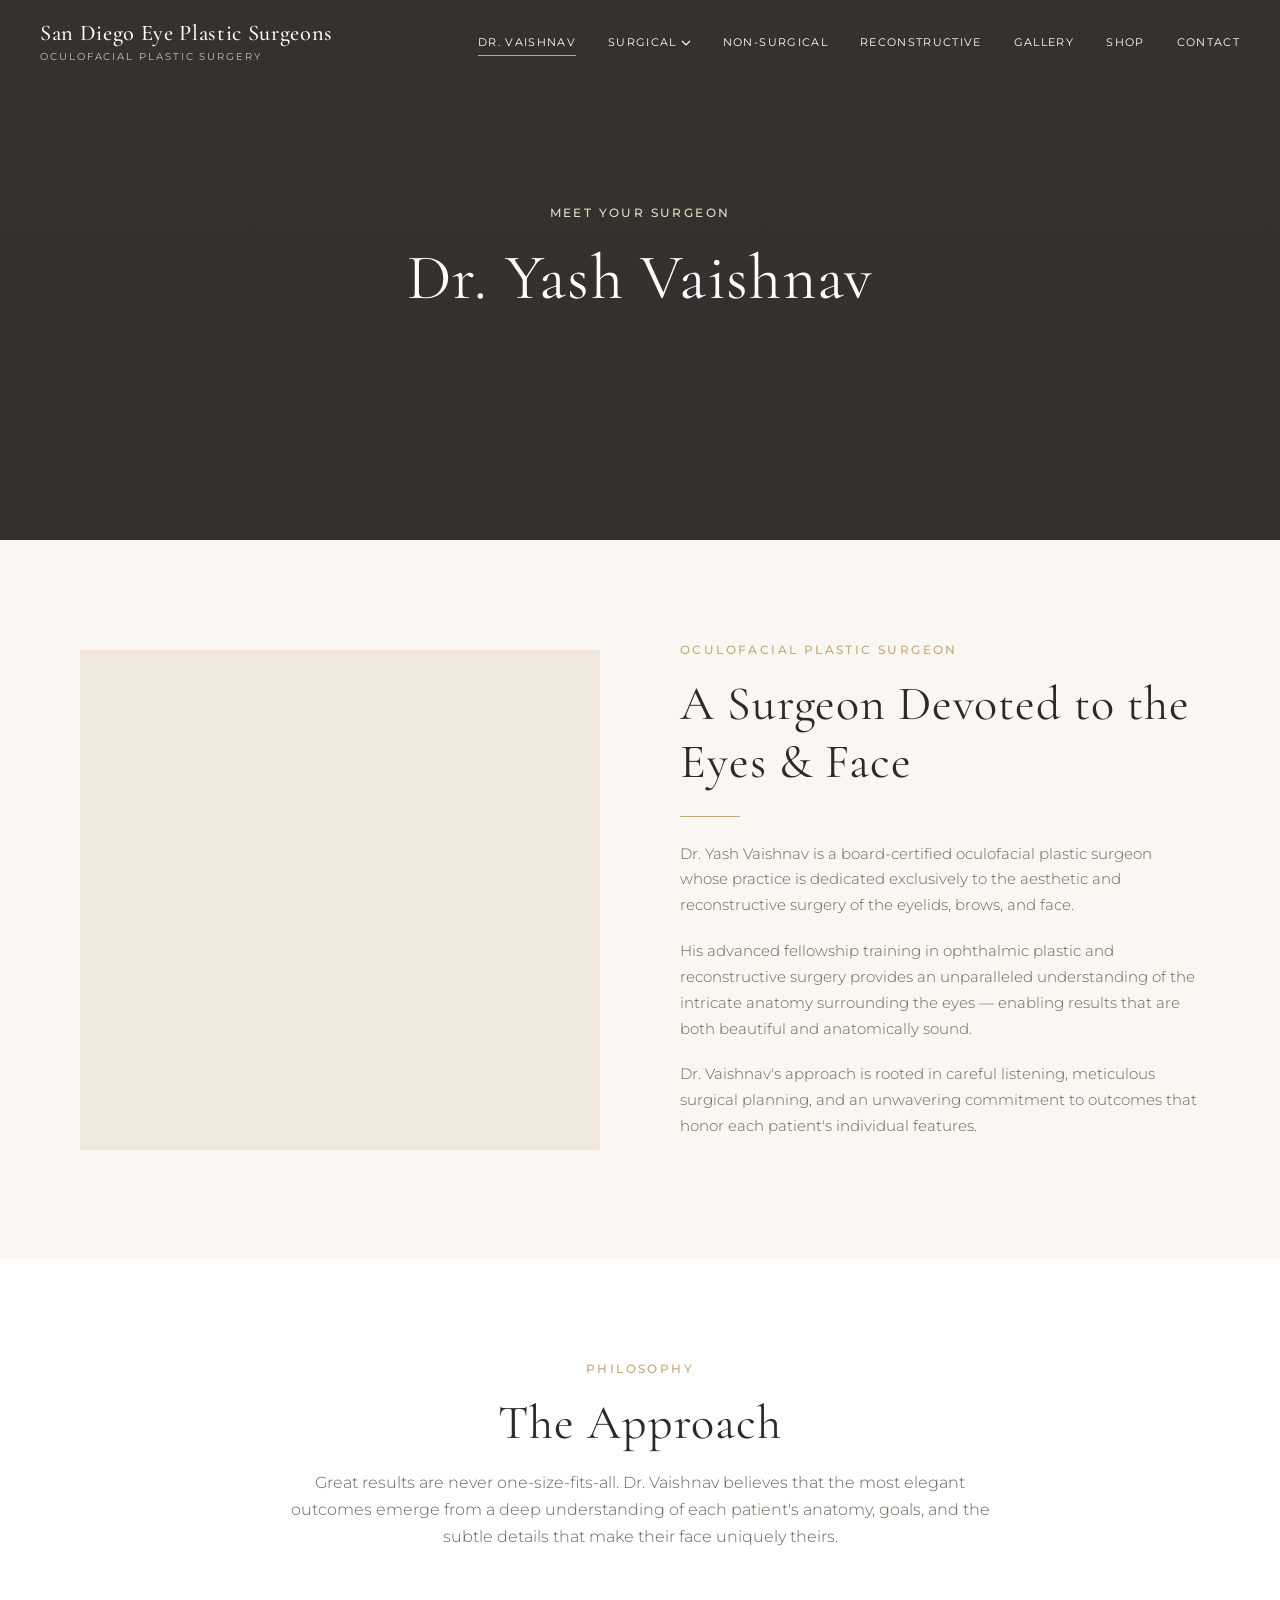
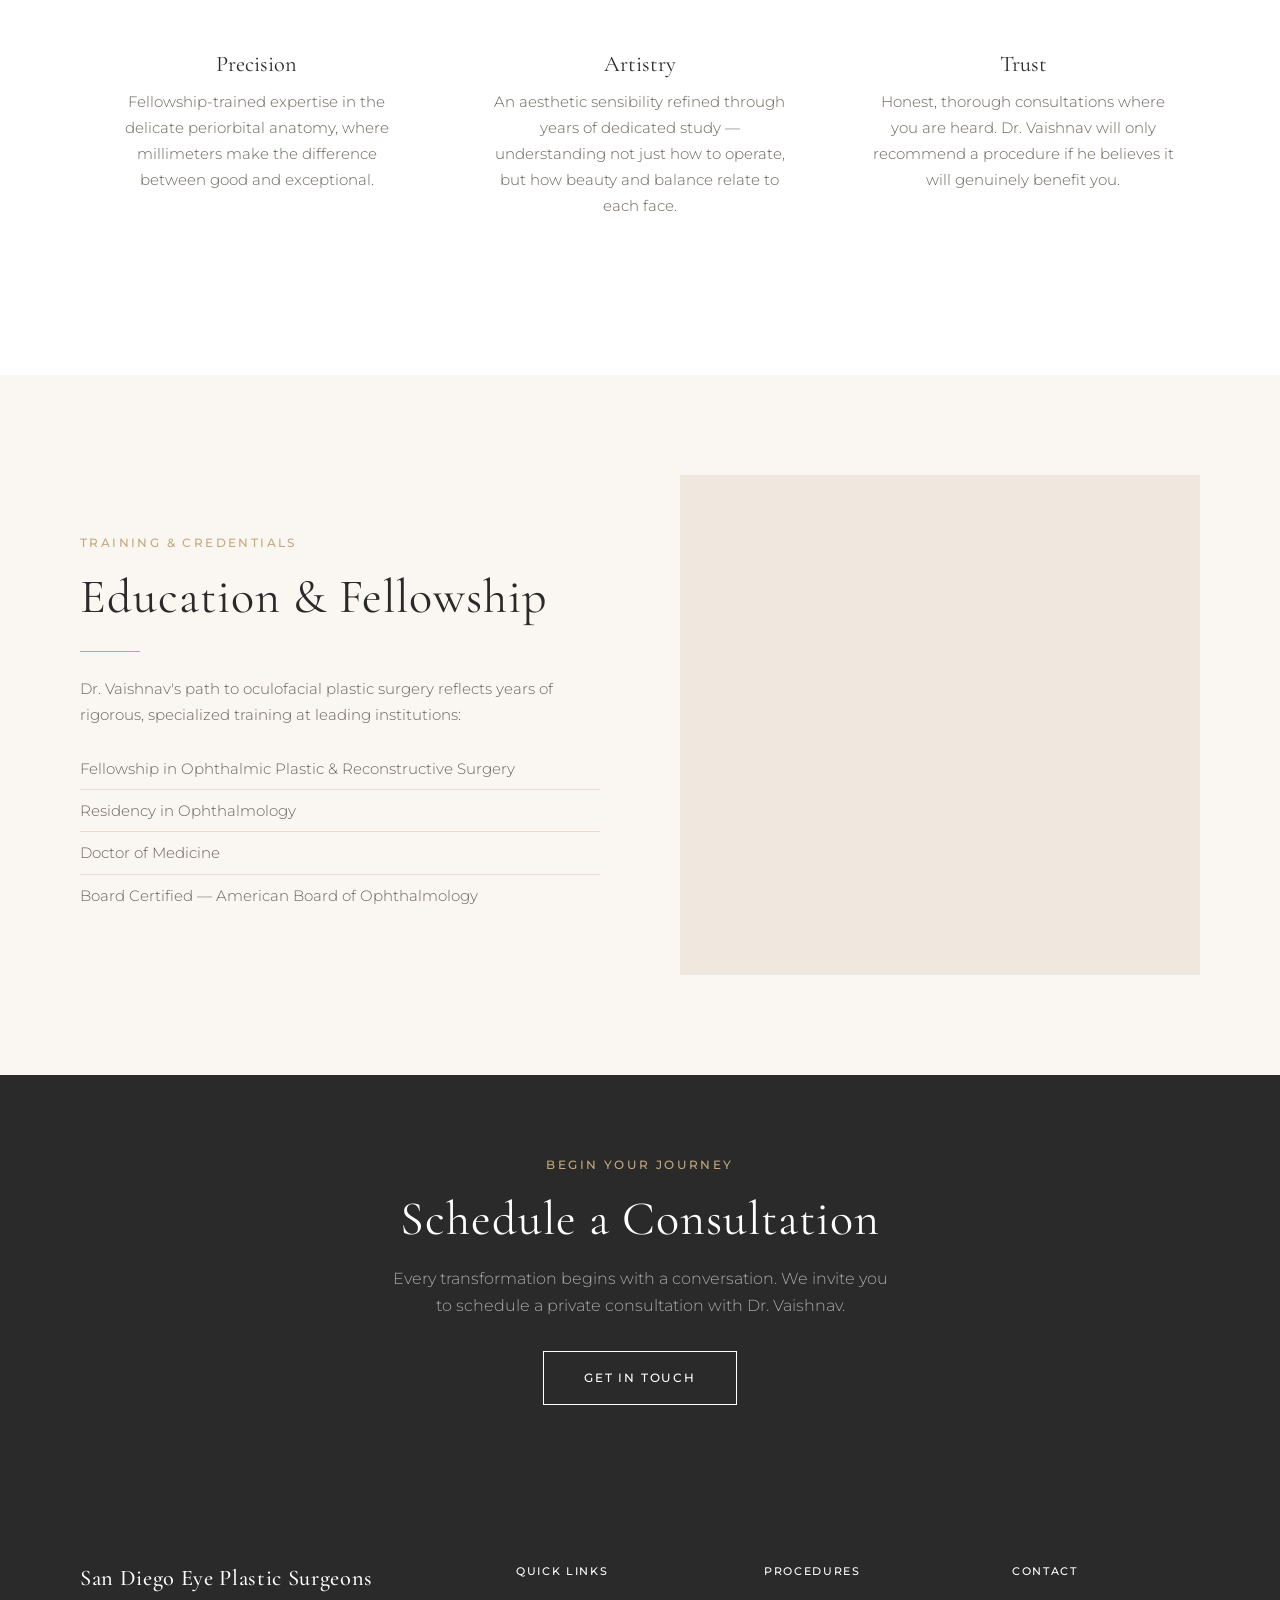
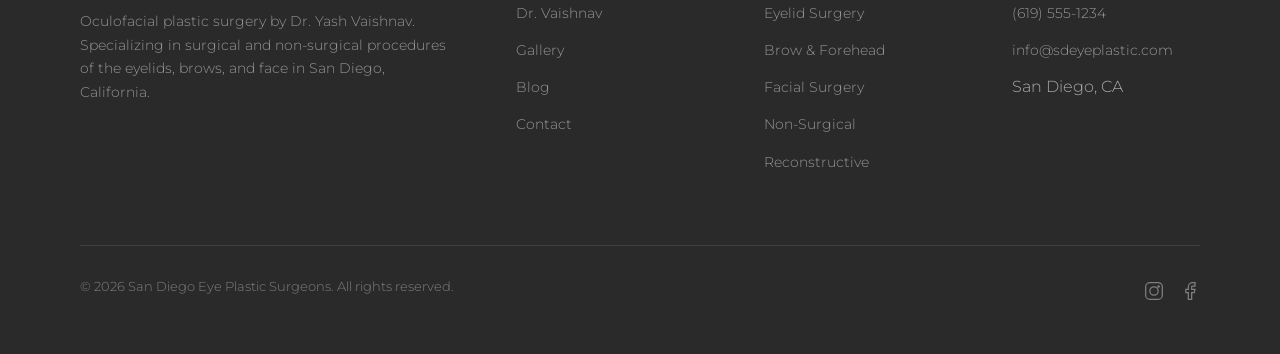
==== about.html @ 983e2d75 "Initial build of San Diego Eye Plastic Surgeons website Multi-page oculofacial plastic surgery pract" ====
<!DOCTYPE html>
<html lang="en">
<head>
  <meta charset="UTF-8">
  <meta name="viewport" content="width=device-width, initial-scale=1.0">
  <title>Dr. Yash Vaishnav | San Diego Eye Plastic Surgeons</title>
  <meta name="description" content="Meet Dr. Yash Vaishnav — board-certified oculofacial plastic surgeon in San Diego specializing in eyelid, brow, and facial surgery.">
  <link rel="preconnect" href="https://fonts.googleapis.com">
  <link rel="preconnect" href="https://fonts.gstatic.com" crossorigin>
  <link href="https://fonts.googleapis.com/css2?family=Cormorant+Garamond:ital,wght@0,300;0,400;0,500;0,600;1,300;1,400&family=Montserrat:wght@200;300;400;500;600&display=swap" rel="stylesheet">
  <link rel="stylesheet" href="css/styles.css">
</head>
<body>

  <!-- Header -->
  <header class="header header--transparent" data-transparent="true">
    <div class="header__inner">
      <a href="index.html" class="header__logo">
        <span class="header__logo-name">San Diego Eye Plastic Surgeons</span>
        <span class="header__logo-tagline">Oculofacial Plastic Surgery</span>
      </a>
      <button class="nav-toggle" aria-label="Toggle navigation">
        <span></span><span></span><span></span>
      </button>
      <nav class="nav">
        <a href="about.html" class="nav__link nav__link--active">Dr. Vaishnav</a>
        <div class="nav__dropdown">
          <a class="nav__link nav__dropdown-trigger">
            Surgical
            <svg viewBox="0 0 10 6" fill="none"><path d="M1 1l4 4 4-4" stroke="currentColor" stroke-width="1.2"/></svg>
          </a>
          <div class="nav__dropdown-menu">
            <a href="eyelid.html">Eyelid</a>
            <a href="eyebrow.html">Eyebrow</a>
            <a href="face.html">Face</a>
          </div>
        </div>
        <a href="non-surgical.html" class="nav__link">Non-Surgical</a>
        <a href="reconstructive.html" class="nav__link">Reconstructive</a>
        <a href="gallery.html" class="nav__link">Gallery</a>
        <a href="shop.html" class="nav__link">Shop</a>
        <a href="contact.html" class="nav__link">Contact</a>
      </nav>
    </div>
  </header>

  <!-- Hero -->
  <section class="hero hero--short">
    <div class="hero__bg" style="background-image: url('images/hero-about.jpg');"></div>
    <div class="hero__overlay"></div>
    <div class="hero__content">
      <span class="subheading">Meet Your Surgeon</span>
      <h1>Dr. Yash Vaishnav</h1>
    </div>
  </section>

  <!-- Bio Section -->
  <section class="section section--cream">
    <div class="container">
      <div class="two-col fade-in">
        <div class="two-col__image" style="background-image: url('images/dr-vaishnav-portrait.jpg');"></div>
        <div class="two-col__content">
          <span class="subheading">Oculofacial Plastic Surgeon</span>
          <h2>A Surgeon Devoted to the Eyes & Face</h2>
          <div class="divider"></div>
          <p>Dr. Yash Vaishnav is a board-certified oculofacial plastic surgeon whose practice is dedicated exclusively to the aesthetic and reconstructive surgery of the eyelids, brows, and face.</p>
          <p>His advanced fellowship training in ophthalmic plastic and reconstructive surgery provides an unparalleled understanding of the intricate anatomy surrounding the eyes — enabling results that are both beautiful and anatomically sound.</p>
          <p>Dr. Vaishnav's approach is rooted in careful listening, meticulous surgical planning, and an unwavering commitment to outcomes that honor each patient's individual features.</p>
        </div>
      </div>
    </div>
  </section>

  <!-- Philosophy -->
  <section class="section section--white">
    <div class="container">
      <div class="section-intro fade-in">
        <span class="subheading">Philosophy</span>
        <h2>The Approach</h2>
        <p>Great results are never one-size-fits-all. Dr. Vaishnav believes that the most elegant outcomes emerge from a deep understanding of each patient's anatomy, goals, and the subtle details that make their face uniquely theirs.</p>
      </div>
      <div class="services-grid" style="grid-template-columns: repeat(3, 1fr);">
        <div class="fade-in" style="text-align: center; padding: 40px 24px;">
          <h3 style="font-size: 1.4rem; margin-bottom: 12px;">Precision</h3>
          <p>Fellowship-trained expertise in the delicate periorbital anatomy, where millimeters make the difference between good and exceptional.</p>
        </div>
        <div class="fade-in" style="text-align: center; padding: 40px 24px;">
          <h3 style="font-size: 1.4rem; margin-bottom: 12px;">Artistry</h3>
          <p>An aesthetic sensibility refined through years of dedicated study — understanding not just how to operate, but how beauty and balance relate to each face.</p>
        </div>
        <div class="fade-in" style="text-align: center; padding: 40px 24px;">
          <h3 style="font-size: 1.4rem; margin-bottom: 12px;">Trust</h3>
          <p>Honest, thorough consultations where you are heard. Dr. Vaishnav will only recommend a procedure if he believes it will genuinely benefit you.</p>
        </div>
      </div>
    </div>
  </section>

  <!-- Training & Credentials -->
  <section class="section section--cream">
    <div class="container">
      <div class="two-col two-col--reverse fade-in">
        <div class="two-col__image" style="background-image: url('images/dr-vaishnav-training.jpg');"></div>
        <div class="two-col__content">
          <span class="subheading">Training & Credentials</span>
          <h2>Education & Fellowship</h2>
          <div class="divider"></div>
          <p>Dr. Vaishnav's path to oculofacial plastic surgery reflects years of rigorous, specialized training at leading institutions:</p>
          <ul style="color: var(--warm-gray); font-size: 0.95rem; line-height: 2.2; padding-left: 0;">
            <li style="list-style: none; padding: 4px 0; border-bottom: 1px solid var(--border);">Fellowship in Ophthalmic Plastic & Reconstructive Surgery</li>
            <li style="list-style: none; padding: 4px 0; border-bottom: 1px solid var(--border);">Residency in Ophthalmology</li>
            <li style="list-style: none; padding: 4px 0; border-bottom: 1px solid var(--border);">Doctor of Medicine</li>
            <li style="list-style: none; padding: 4px 0;">Board Certified — American Board of Ophthalmology</li>
          </ul>
        </div>
      </div>
    </div>
  </section>

  <!-- CTA -->
  <section class="cta-banner">
    <div class="container">
      <div class="fade-in">
        <span class="subheading" style="color: var(--gold);">Begin Your Journey</span>
        <h2>Schedule a Consultation</h2>
        <p>Every transformation begins with a conversation. We invite you to schedule a private consultation with Dr. Vaishnav.</p>
        <a href="contact.html" class="btn btn--white">Get in Touch</a>
      </div>
    </div>
  </section>

  <!-- Footer -->
  <footer class="footer">
    <div class="container">
      <div class="footer__grid">
        <div class="footer__brand">
          <span class="header__logo-name">San Diego Eye Plastic Surgeons</span>
          <p style="margin-top: 16px;">Oculofacial plastic surgery by Dr. Yash Vaishnav. Specializing in surgical and non-surgical procedures of the eyelids, brows, and face in San Diego, California.</p>
        </div>
        <div>
          <h4>Quick Links</h4>
          <ul>
            <li><a href="about.html">Dr. Vaishnav</a></li>
            <li><a href="gallery.html">Gallery</a></li>
            <li><a href="blog.html">Blog</a></li>
            <li><a href="contact.html">Contact</a></li>
          </ul>
        </div>
        <div>
          <h4>Procedures</h4>
          <ul>
            <li><a href="eyelid.html">Eyelid Surgery</a></li>
            <li><a href="eyebrow.html">Brow & Forehead</a></li>
            <li><a href="face.html">Facial Surgery</a></li>
            <li><a href="non-surgical.html">Non-Surgical</a></li>
            <li><a href="reconstructive.html">Reconstructive</a></li>
          </ul>
        </div>
        <div>
          <h4>Contact</h4>
          <ul>
            <li><a href="tel:+16195551234">(619) 555-1234</a></li>
            <li><a href="mailto:info@sdeyeplastic.com">info@sdeyeplastic.com</a></li>
            <li>San Diego, CA</li>
          </ul>
        </div>
      </div>
      <div class="footer__bottom">
        <p>&copy; 2026 San Diego Eye Plastic Surgeons. All rights reserved.</p>
        <div class="footer__social">
          <a href="#" aria-label="Instagram">
            <svg width="20" height="20" viewBox="0 0 24 24" fill="none" stroke="currentColor" stroke-width="1.5"><rect x="2" y="2" width="20" height="20" rx="5"/><circle cx="12" cy="12" r="5"/><circle cx="17.5" cy="6.5" r="1.5" fill="currentColor" stroke="none"/></svg>
          </a>
          <a href="#" aria-label="Facebook">
            <svg width="20" height="20" viewBox="0 0 24 24" fill="none" stroke="currentColor" stroke-width="1.5"><path d="M18 2h-3a5 5 0 00-5 5v3H7v4h3v8h4v-8h3l1-4h-4V7a1 1 0 011-1h3V2z"/></svg>
          </a>
        </div>
      </div>
    </div>
  </footer>

  <script src="js/main.js"></script>
</body>
</html>
---- css/styles.css ----
/* ============================================
   San Diego Eye Plastic Surgeons
   Main Stylesheet
   ============================================ */

/* --- CSS Custom Properties --- */
:root {
  /* Color Palette */
  --cream: #FAF7F2;
  --white: #FFFFFF;
  --charcoal: #2A2A2A;
  --warm-gray: #6B6259;
  --warm-gray-light: #9A9189;
  --gold: #C4A87C;
  --gold-dark: #A68B5B;
  --gold-light: #E8DCC8;
  --blush: #F0E8DE;
  --border: #E5DDD3;

  /* Typography */
  --font-heading: 'Cormorant Garamond', 'Georgia', serif;
  --font-body: 'Montserrat', 'Helvetica Neue', sans-serif;

  /* Spacing */
  --section-padding: 100px 0;
  --container-width: 1200px;
  --container-padding: 0 40px;

  /* Transitions */
  --transition: 0.3s ease;
  --transition-slow: 0.6s ease;
}

/* --- Reset & Base --- */
*,
*::before,
*::after {
  margin: 0;
  padding: 0;
  box-sizing: border-box;
}

html {
  scroll-behavior: smooth;
  font-size: 16px;
}

body {
  font-family: var(--font-body);
  font-weight: 300;
  color: var(--charcoal);
  background-color: var(--cream);
  line-height: 1.7;
  -webkit-font-smoothing: antialiased;
  -moz-osx-font-smoothing: grayscale;
}

img {
  max-width: 100%;
  height: auto;
  display: block;
}

a {
  color: inherit;
  text-decoration: none;
  transition: color var(--transition);
}

ul {
  list-style: none;
}

/* --- Typography --- */
h1, h2, h3, h4, h5, h6 {
  font-family: var(--font-heading);
  font-weight: 400;
  line-height: 1.2;
  color: var(--charcoal);
}

h1 {
  font-size: clamp(2.5rem, 5vw, 4rem);
  letter-spacing: 0.02em;
}

h2 {
  font-size: clamp(2rem, 4vw, 3rem);
  letter-spacing: 0.02em;
}

h3 {
  font-size: clamp(1.5rem, 3vw, 2rem);
}

h4 {
  font-size: 1.25rem;
}

p {
  font-size: 0.95rem;
  color: var(--warm-gray);
  margin-bottom: 1rem;
}

.subheading {
  font-family: var(--font-body);
  font-size: 0.75rem;
  font-weight: 500;
  letter-spacing: 0.2em;
  text-transform: uppercase;
  color: var(--gold);
  margin-bottom: 1rem;
  display: block;
}

/* --- Layout --- */
.container {
  max-width: var(--container-width);
  margin: 0 auto;
  padding: var(--container-padding);
}

.section {
  padding: var(--section-padding);
}

.section--cream {
  background-color: var(--cream);
}

.section--white {
  background-color: var(--white);
}

.section--blush {
  background-color: var(--blush);
}

.text-center {
  text-align: center;
}

/* --- Divider --- */
.divider {
  width: 60px;
  height: 1px;
  background-color: var(--gold);
  margin: 24px 0;
}

.divider--center {
  margin: 24px auto;
}

/* --- Buttons --- */
.btn {
  display: inline-block;
  font-family: var(--font-body);
  font-size: 0.75rem;
  font-weight: 500;
  letter-spacing: 0.15em;
  text-transform: uppercase;
  padding: 16px 40px;
  border: 1px solid var(--gold);
  background: transparent;
  color: var(--charcoal);
  cursor: pointer;
  transition: all var(--transition);
  position: relative;
}

.btn:hover {
  background-color: var(--gold);
  color: var(--white);
  border-color: var(--gold);
}

.btn--filled {
  background-color: var(--gold);
  color: var(--white);
}

.btn--filled:hover {
  background-color: var(--gold-dark);
  border-color: var(--gold-dark);
}

.btn--white {
  border-color: var(--white);
  color: var(--white);
}

.btn--white:hover {
  background-color: var(--white);
  color: var(--charcoal);
}

/* --- Header / Navigation --- */
.header {
  position: fixed;
  top: 0;
  left: 0;
  right: 0;
  z-index: 1000;
  transition: all var(--transition);
}

.header--transparent {
  background: transparent;
}

.header--scrolled {
  background: rgba(250, 247, 242, 0.97);
  backdrop-filter: blur(10px);
  box-shadow: 0 1px 0 var(--border);
}

.header__inner {
  display: flex;
  align-items: center;
  justify-content: space-between;
  padding: 20px 40px;
  transition: padding var(--transition);
}

.header--scrolled .header__inner {
  padding: 14px 40px;
}

.header__logo {
  display: flex;
  flex-direction: column;
  align-items: flex-start;
}

.header__logo-name {
  font-family: var(--font-heading);
  font-size: 1.4rem;
  font-weight: 500;
  letter-spacing: 0.03em;
  color: var(--charcoal);
  line-height: 1.2;
}

.header--transparent .header__logo-name {
  color: var(--white);
}

.header--scrolled .header__logo-name {
  color: var(--charcoal);
}

.header__logo-tagline {
  font-family: var(--font-body);
  font-size: 0.6rem;
  font-weight: 400;
  letter-spacing: 0.2em;
  text-transform: uppercase;
  color: var(--warm-gray-light);
  margin-top: 2px;
}

.header--transparent .header__logo-tagline {
  color: rgba(255, 255, 255, 0.7);
}

.header--scrolled .header__logo-tagline {
  color: var(--warm-gray-light);
}

/* Navigation */
.nav {
  display: flex;
  align-items: center;
  gap: 32px;
}

.nav__link {
  font-family: var(--font-body);
  font-size: 0.7rem;
  font-weight: 400;
  letter-spacing: 0.12em;
  text-transform: uppercase;
  color: var(--charcoal);
  position: relative;
  padding: 4px 0;
}

.header--transparent .nav__link {
  color: var(--white);
}

.header--scrolled .nav__link {
  color: var(--charcoal);
}

.nav__link::after {
  content: '';
  position: absolute;
  bottom: 0;
  left: 0;
  width: 0;
  height: 1px;
  background-color: var(--gold);
  transition: width var(--transition);
}

.nav__link:hover::after,
.nav__link--active::after {
  width: 100%;
}

/* Dropdown */
.nav__dropdown {
  position: relative;
}

.nav__dropdown-trigger {
  display: flex;
  align-items: center;
  gap: 4px;
  cursor: pointer;
}

.nav__dropdown-trigger svg {
  width: 10px;
  height: 10px;
  transition: transform var(--transition);
}

.nav__dropdown:hover .nav__dropdown-trigger svg {
  transform: rotate(180deg);
}

.header--transparent .nav__dropdown-trigger svg path {
  stroke: var(--white);
}

.header--scrolled .nav__dropdown-trigger svg path {
  stroke: var(--charcoal);
}

.nav__dropdown-menu {
  position: absolute;
  top: calc(100% + 12px);
  left: 50%;
  transform: translateX(-50%);
  background: var(--white);
  min-width: 200px;
  padding: 16px 0;
  opacity: 0;
  visibility: hidden;
  transition: all var(--transition);
  box-shadow: 0 8px 30px rgba(0, 0, 0, 0.08);
}

.nav__dropdown:hover .nav__dropdown-menu {
  opacity: 1;
  visibility: visible;
}

.nav__dropdown-menu a {
  display: block;
  padding: 8px 24px;
  font-family: var(--font-body);
  font-size: 0.7rem;
  font-weight: 400;
  letter-spacing: 0.1em;
  text-transform: uppercase;
  color: var(--charcoal);
  transition: all var(--transition);
}

.nav__dropdown-menu a:hover {
  color: var(--gold);
  padding-left: 28px;
}

/* Mobile Menu Toggle */
.nav-toggle {
  display: none;
  flex-direction: column;
  gap: 5px;
  cursor: pointer;
  padding: 8px;
  background: none;
  border: none;
}

.nav-toggle span {
  display: block;
  width: 24px;
  height: 1.5px;
  background-color: var(--charcoal);
  transition: all var(--transition);
}

.header--transparent .nav-toggle span {
  background-color: var(--white);
}

.header--scrolled .nav-toggle span {
  background-color: var(--charcoal);
}

.nav-toggle.active span:nth-child(1) {
  transform: rotate(45deg) translate(4px, 4px);
}

.nav-toggle.active span:nth-child(2) {
  opacity: 0;
}

.nav-toggle.active span:nth-child(3) {
  transform: rotate(-45deg) translate(5px, -5px);
}

/* --- Hero Section --- */
.hero {
  position: relative;
  height: 100vh;
  min-height: 600px;
  display: flex;
  align-items: center;
  justify-content: center;
  overflow: hidden;
}

.hero--short {
  height: 60vh;
  min-height: 400px;
}

.hero__bg {
  position: absolute;
  inset: 0;
  background-size: cover;
  background-position: center;
  background-color: #3a3530;
}

.hero__overlay {
  position: absolute;
  inset: 0;
  background: linear-gradient(
    to bottom,
    rgba(42, 42, 42, 0.3) 0%,
    rgba(42, 42, 42, 0.5) 100%
  );
}

.hero__content {
  position: relative;
  z-index: 2;
  text-align: center;
  max-width: 800px;
  padding: 0 40px;
}

.hero__content h1 {
  color: var(--white);
  margin-bottom: 20px;
}

.hero__content .subheading {
  color: var(--gold-light);
}

.hero__content p {
  color: rgba(255, 255, 255, 0.85);
  font-size: 1.05rem;
  max-width: 600px;
  margin: 0 auto 36px;
}

/* --- Section Intro --- */
.section-intro {
  max-width: 700px;
  margin: 0 auto 60px;
  text-align: center;
}

.section-intro h2 {
  margin-bottom: 16px;
}

.section-intro p {
  font-size: 1rem;
}

/* --- Service Cards --- */
.services-grid {
  display: grid;
  grid-template-columns: repeat(3, 1fr);
  gap: 30px;
}

.service-card {
  background: var(--white);
  overflow: hidden;
  transition: transform var(--transition);
}

.service-card:hover {
  transform: translateY(-4px);
}

.service-card__image {
  width: 100%;
  height: 280px;
  background-color: var(--blush);
  background-size: cover;
  background-position: center;
  position: relative;
  overflow: hidden;
}

.service-card__image::after {
  content: '';
  position: absolute;
  inset: 0;
  background: linear-gradient(to top, rgba(42, 42, 42, 0.1) 0%, transparent 50%);
}

.service-card__body {
  padding: 30px;
}

.service-card__body h3 {
  font-size: 1.5rem;
  margin-bottom: 12px;
}

.service-card__body p {
  font-size: 0.9rem;
  margin-bottom: 20px;
}

.service-card__link {
  font-size: 0.7rem;
  font-weight: 500;
  letter-spacing: 0.12em;
  text-transform: uppercase;
  color: var(--gold);
  display: inline-flex;
  align-items: center;
  gap: 8px;
  transition: gap var(--transition);
}

.service-card__link:hover {
  gap: 12px;
}

.service-card__link svg {
  width: 16px;
  height: 16px;
}

/* --- Two Column Layout --- */
.two-col {
  display: grid;
  grid-template-columns: 1fr 1fr;
  gap: 80px;
  align-items: center;
}

.two-col--reverse {
  direction: rtl;
}

.two-col--reverse > * {
  direction: ltr;
}

.two-col__image {
  width: 100%;
  height: 500px;
  background-color: var(--blush);
  background-size: cover;
  background-position: center;
}

.two-col__content h2 {
  margin-bottom: 16px;
}

.two-col__content p {
  margin-bottom: 20px;
}

/* --- Testimonials --- */
.testimonial-slider {
  max-width: 800px;
  margin: 0 auto;
  text-align: center;
  position: relative;
}

.testimonial {
  display: none;
}

.testimonial.active {
  display: block;
}

.testimonial__quote {
  font-family: var(--font-heading);
  font-size: clamp(1.3rem, 2.5vw, 1.8rem);
  font-style: italic;
  color: var(--charcoal);
  line-height: 1.6;
  margin-bottom: 24px;
}

.testimonial__author {
  font-family: var(--font-body);
  font-size: 0.75rem;
  font-weight: 500;
  letter-spacing: 0.12em;
  text-transform: uppercase;
  color: var(--warm-gray-light);
}

.testimonial-dots {
  display: flex;
  justify-content: center;
  gap: 10px;
  margin-top: 36px;
}

.testimonial-dot {
  width: 8px;
  height: 8px;
  border-radius: 50%;
  background-color: var(--border);
  cursor: pointer;
  transition: background-color var(--transition);
  border: none;
}

.testimonial-dot.active {
  background-color: var(--gold);
}

/* --- Gallery Grid --- */
.gallery-grid {
  display: grid;
  grid-template-columns: repeat(3, 1fr);
  gap: 20px;
}

.gallery-item {
  position: relative;
  overflow: hidden;
  cursor: pointer;
}

.gallery-item__before,
.gallery-item__after {
  width: 100%;
  height: 300px;
  background-color: var(--blush);
  background-size: cover;
  background-position: center;
}

.gallery-item__labels {
  display: grid;
  grid-template-columns: 1fr 1fr;
  gap: 2px;
}

.gallery-item__before,
.gallery-item__after {
  position: relative;
}

.gallery-item__label {
  position: absolute;
  bottom: 10px;
  left: 10px;
  font-size: 0.65rem;
  font-weight: 500;
  letter-spacing: 0.1em;
  text-transform: uppercase;
  color: var(--white);
  background: rgba(42, 42, 42, 0.6);
  padding: 4px 10px;
}

.gallery-pair {
  display: grid;
  grid-template-columns: 1fr 1fr;
  gap: 4px;
  background: var(--white);
  padding: 16px;
}

.gallery-pair__image {
  width: 100%;
  height: 250px;
  background-color: var(--blush);
  background-size: cover;
  background-position: center;
  position: relative;
}

.gallery-pair__caption {
  grid-column: 1 / -1;
  padding-top: 12px;
  text-align: center;
}

.gallery-pair__caption span {
  font-size: 0.7rem;
  font-weight: 500;
  letter-spacing: 0.1em;
  text-transform: uppercase;
  color: var(--warm-gray-light);
}

/* Gallery Filter */
.gallery-filter {
  display: flex;
  justify-content: center;
  gap: 24px;
  margin-bottom: 48px;
  flex-wrap: wrap;
}

.gallery-filter__btn {
  font-family: var(--font-body);
  font-size: 0.7rem;
  font-weight: 400;
  letter-spacing: 0.12em;
  text-transform: uppercase;
  color: var(--warm-gray-light);
  background: none;
  border: none;
  cursor: pointer;
  padding: 8px 4px;
  border-bottom: 1px solid transparent;
  transition: all var(--transition);
}

.gallery-filter__btn:hover,
.gallery-filter__btn.active {
  color: var(--charcoal);
  border-bottom-color: var(--gold);
}

/* --- Blog Cards --- */
.blog-grid {
  display: grid;
  grid-template-columns: repeat(3, 1fr);
  gap: 30px;
}

.blog-card {
  background: var(--white);
  transition: transform var(--transition);
}

.blog-card:hover {
  transform: translateY(-4px);
}

.blog-card__image {
  width: 100%;
  height: 220px;
  background-color: var(--blush);
  background-size: cover;
  background-position: center;
}

.blog-card__body {
  padding: 28px;
}

.blog-card__date {
  font-size: 0.7rem;
  font-weight: 500;
  letter-spacing: 0.1em;
  text-transform: uppercase;
  color: var(--warm-gray-light);
  margin-bottom: 10px;
  display: block;
}

.blog-card__body h3 {
  font-size: 1.3rem;
  margin-bottom: 10px;
}

.blog-card__body p {
  font-size: 0.88rem;
}

/* --- Contact Form --- */
.contact-form {
  max-width: 600px;
}

.form-group {
  margin-bottom: 24px;
}

.form-group label {
  display: block;
  font-size: 0.7rem;
  font-weight: 500;
  letter-spacing: 0.12em;
  text-transform: uppercase;
  color: var(--charcoal);
  margin-bottom: 8px;
}

.form-group input,
.form-group textarea,
.form-group select {
  width: 100%;
  padding: 14px 16px;
  font-family: var(--font-body);
  font-size: 0.9rem;
  font-weight: 300;
  color: var(--charcoal);
  background: var(--white);
  border: 1px solid var(--border);
  transition: border-color var(--transition);
  appearance: none;
}

.form-group input:focus,
.form-group textarea:focus,
.form-group select:focus {
  outline: none;
  border-color: var(--gold);
}

.form-group textarea {
  min-height: 150px;
  resize: vertical;
}

.form-row {
  display: grid;
  grid-template-columns: 1fr 1fr;
  gap: 20px;
}

/* --- Contact Info --- */
.contact-info {
  display: flex;
  flex-direction: column;
  gap: 32px;
}

.contact-info__item h4 {
  font-family: var(--font-heading);
  font-size: 1.1rem;
  margin-bottom: 8px;
}

.contact-info__item p {
  font-size: 0.9rem;
  margin-bottom: 4px;
}

.contact-info__item a:hover {
  color: var(--gold);
}

/* --- Footer --- */
.footer {
  background-color: var(--charcoal);
  color: rgba(255, 255, 255, 0.6);
  padding: 80px 0 40px;
}

.footer__grid {
  display: grid;
  grid-template-columns: 2fr 1fr 1fr 1fr;
  gap: 60px;
  margin-bottom: 60px;
}

.footer__brand .header__logo-name {
  color: var(--white);
  margin-bottom: 16px;
}

.footer__brand p {
  color: rgba(255, 255, 255, 0.5);
  font-size: 0.88rem;
}

.footer h4 {
  font-family: var(--font-body);
  font-size: 0.7rem;
  font-weight: 500;
  letter-spacing: 0.15em;
  text-transform: uppercase;
  color: var(--white);
  margin-bottom: 20px;
}

.footer ul li {
  margin-bottom: 10px;
}

.footer ul li a {
  font-size: 0.88rem;
  color: rgba(255, 255, 255, 0.5);
  transition: color var(--transition);
}

.footer ul li a:hover {
  color: var(--gold);
}

.footer__bottom {
  border-top: 1px solid rgba(255, 255, 255, 0.1);
  padding-top: 30px;
  display: flex;
  justify-content: space-between;
  align-items: center;
}

.footer__bottom p {
  font-size: 0.8rem;
  color: rgba(255, 255, 255, 0.4);
}

.footer__social {
  display: flex;
  gap: 16px;
}

.footer__social a {
  color: rgba(255, 255, 255, 0.4);
  transition: color var(--transition);
}

.footer__social a:hover {
  color: var(--gold);
}

/* --- Scroll Animations --- */
.fade-in {
  opacity: 0;
  transform: translateY(30px);
  transition: opacity 0.8s ease, transform 0.8s ease;
}

.fade-in.visible {
  opacity: 1;
  transform: translateY(0);
}

.fade-in-left {
  opacity: 0;
  transform: translateX(-30px);
  transition: opacity 0.8s ease, transform 0.8s ease;
}

.fade-in-left.visible {
  opacity: 1;
  transform: translateX(0);
}

.fade-in-right {
  opacity: 0;
  transform: translateX(30px);
  transition: opacity 0.8s ease, transform 0.8s ease;
}

.fade-in-right.visible {
  opacity: 1;
  transform: translateX(0);
}

/* --- Procedure Detail Page --- */
.procedure-overview {
  display: grid;
  grid-template-columns: 1fr 1fr;
  gap: 60px;
  align-items: start;
}

.procedure-overview__content h2 {
  margin-bottom: 16px;
}

.procedure-overview__content p {
  margin-bottom: 16px;
}

.procedure-sidebar {
  background: var(--white);
  padding: 40px;
}

.procedure-sidebar h4 {
  font-family: var(--font-heading);
  font-size: 1.2rem;
  margin-bottom: 20px;
}

.procedure-sidebar ul li {
  padding: 10px 0;
  border-bottom: 1px solid var(--border);
  font-size: 0.9rem;
  color: var(--warm-gray);
}

.procedure-sidebar ul li:last-child {
  border-bottom: none;
}

/* FAQ Accordion */
.faq-list {
  max-width: 800px;
  margin: 0 auto;
}

.faq-item {
  border-bottom: 1px solid var(--border);
}

.faq-item__question {
  display: flex;
  justify-content: space-between;
  align-items: center;
  padding: 24px 0;
  cursor: pointer;
  background: none;
  border: none;
  width: 100%;
  text-align: left;
  font-family: var(--font-heading);
  font-size: 1.2rem;
  color: var(--charcoal);
  transition: color var(--transition);
}

.faq-item__question:hover {
  color: var(--gold);
}

.faq-item__question svg {
  width: 16px;
  height: 16px;
  flex-shrink: 0;
  transition: transform var(--transition);
}

.faq-item.active .faq-item__question svg {
  transform: rotate(45deg);
}

.faq-item__answer {
  max-height: 0;
  overflow: hidden;
  transition: max-height 0.4s ease;
}

.faq-item__answer p {
  padding-bottom: 24px;
  font-size: 0.92rem;
}

/* --- CTA Banner --- */
.cta-banner {
  background-color: var(--charcoal);
  padding: 80px 0;
  text-align: center;
}

.cta-banner h2 {
  color: var(--white);
  margin-bottom: 16px;
}

.cta-banner p {
  color: rgba(255, 255, 255, 0.6);
  max-width: 500px;
  margin: 0 auto 32px;
  font-size: 1rem;
}

/* --- Shop Grid --- */
.shop-grid {
  display: grid;
  grid-template-columns: repeat(4, 1fr);
  gap: 24px;
}

.shop-card {
  background: var(--white);
  transition: transform var(--transition);
}

.shop-card:hover {
  transform: translateY(-4px);
}

.shop-card__image {
  width: 100%;
  height: 280px;
  background-color: var(--blush);
  background-size: cover;
  background-position: center;
}

.shop-card__body {
  padding: 20px;
  text-align: center;
}

.shop-card__body h4 {
  font-family: var(--font-heading);
  font-size: 1.1rem;
  margin-bottom: 6px;
}

.shop-card__body .price {
  font-size: 0.85rem;
  color: var(--warm-gray);
  font-weight: 400;
}

/* --- Responsive --- */
@media (max-width: 1024px) {
  .services-grid {
    grid-template-columns: repeat(2, 1fr);
  }

  .footer__grid {
    grid-template-columns: 1fr 1fr;
    gap: 40px;
  }

  .two-col {
    gap: 40px;
  }

  .shop-grid {
    grid-template-columns: repeat(2, 1fr);
  }
}

@media (max-width: 768px) {
  :root {
    --section-padding: 60px 0;
    --container-padding: 0 24px;
  }

  /* Mobile Nav */
  .nav {
    position: fixed;
    top: 0;
    right: -100%;
    width: 100%;
    height: 100vh;
    background: var(--cream);
    flex-direction: column;
    justify-content: center;
    align-items: center;
    gap: 24px;
    transition: right var(--transition-slow);
  }

  .nav.open {
    right: 0;
  }

  .nav__link {
    font-size: 0.85rem;
    color: var(--charcoal) !important;
  }

  .nav__dropdown-menu {
    position: static;
    transform: none;
    box-shadow: none;
    background: transparent;
    opacity: 1;
    visibility: visible;
    padding: 8px 0;
    display: none;
  }

  .nav__dropdown.open .nav__dropdown-menu {
    display: block;
  }

  .nav__dropdown-trigger svg path {
    stroke: var(--charcoal) !important;
  }

  .nav-toggle {
    display: flex;
    z-index: 1001;
  }

  .nav-toggle.active span {
    background-color: var(--charcoal) !important;
  }

  /* Layout */
  .services-grid,
  .blog-grid {
    grid-template-columns: 1fr;
  }

  .two-col {
    grid-template-columns: 1fr;
    gap: 40px;
  }

  .two-col--reverse {
    direction: ltr;
  }

  .two-col__image {
    height: 350px;
  }

  .procedure-overview {
    grid-template-columns: 1fr;
  }

  .gallery-grid {
    grid-template-columns: 1fr;
  }

  .form-row {
    grid-template-columns: 1fr;
  }

  .footer__grid {
    grid-template-columns: 1fr;
    gap: 32px;
  }

  .footer__bottom {
    flex-direction: column;
    gap: 16px;
    text-align: center;
  }

  .shop-grid {
    grid-template-columns: 1fr;
  }

  .hero {
    min-height: 500px;
  }

  .header__inner {
    padding: 16px 24px;
  }
}

@media (max-width: 480px) {
  .header__logo-name {
    font-size: 1.1rem;
  }

  .gallery-pair {
    grid-template-columns: 1fr;
  }

  .gallery-pair__image {
    height: 200px;
  }
}
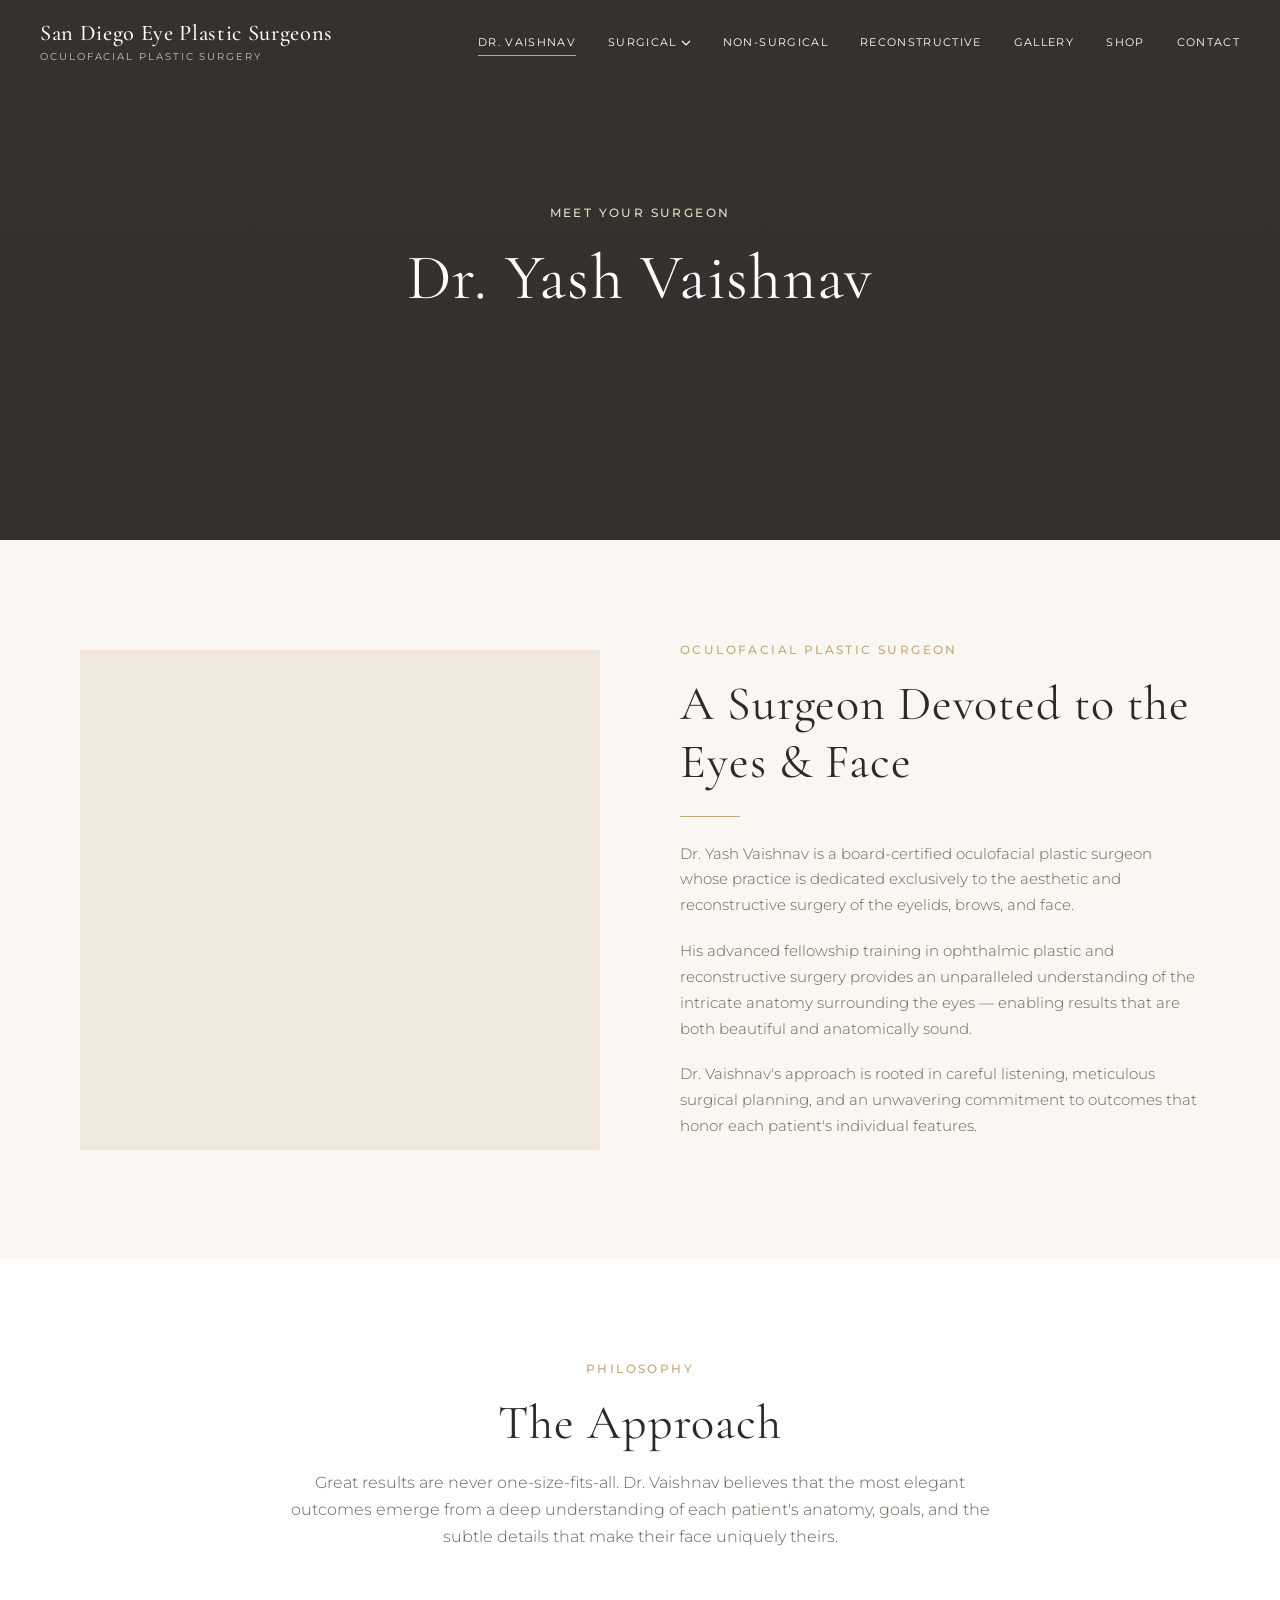
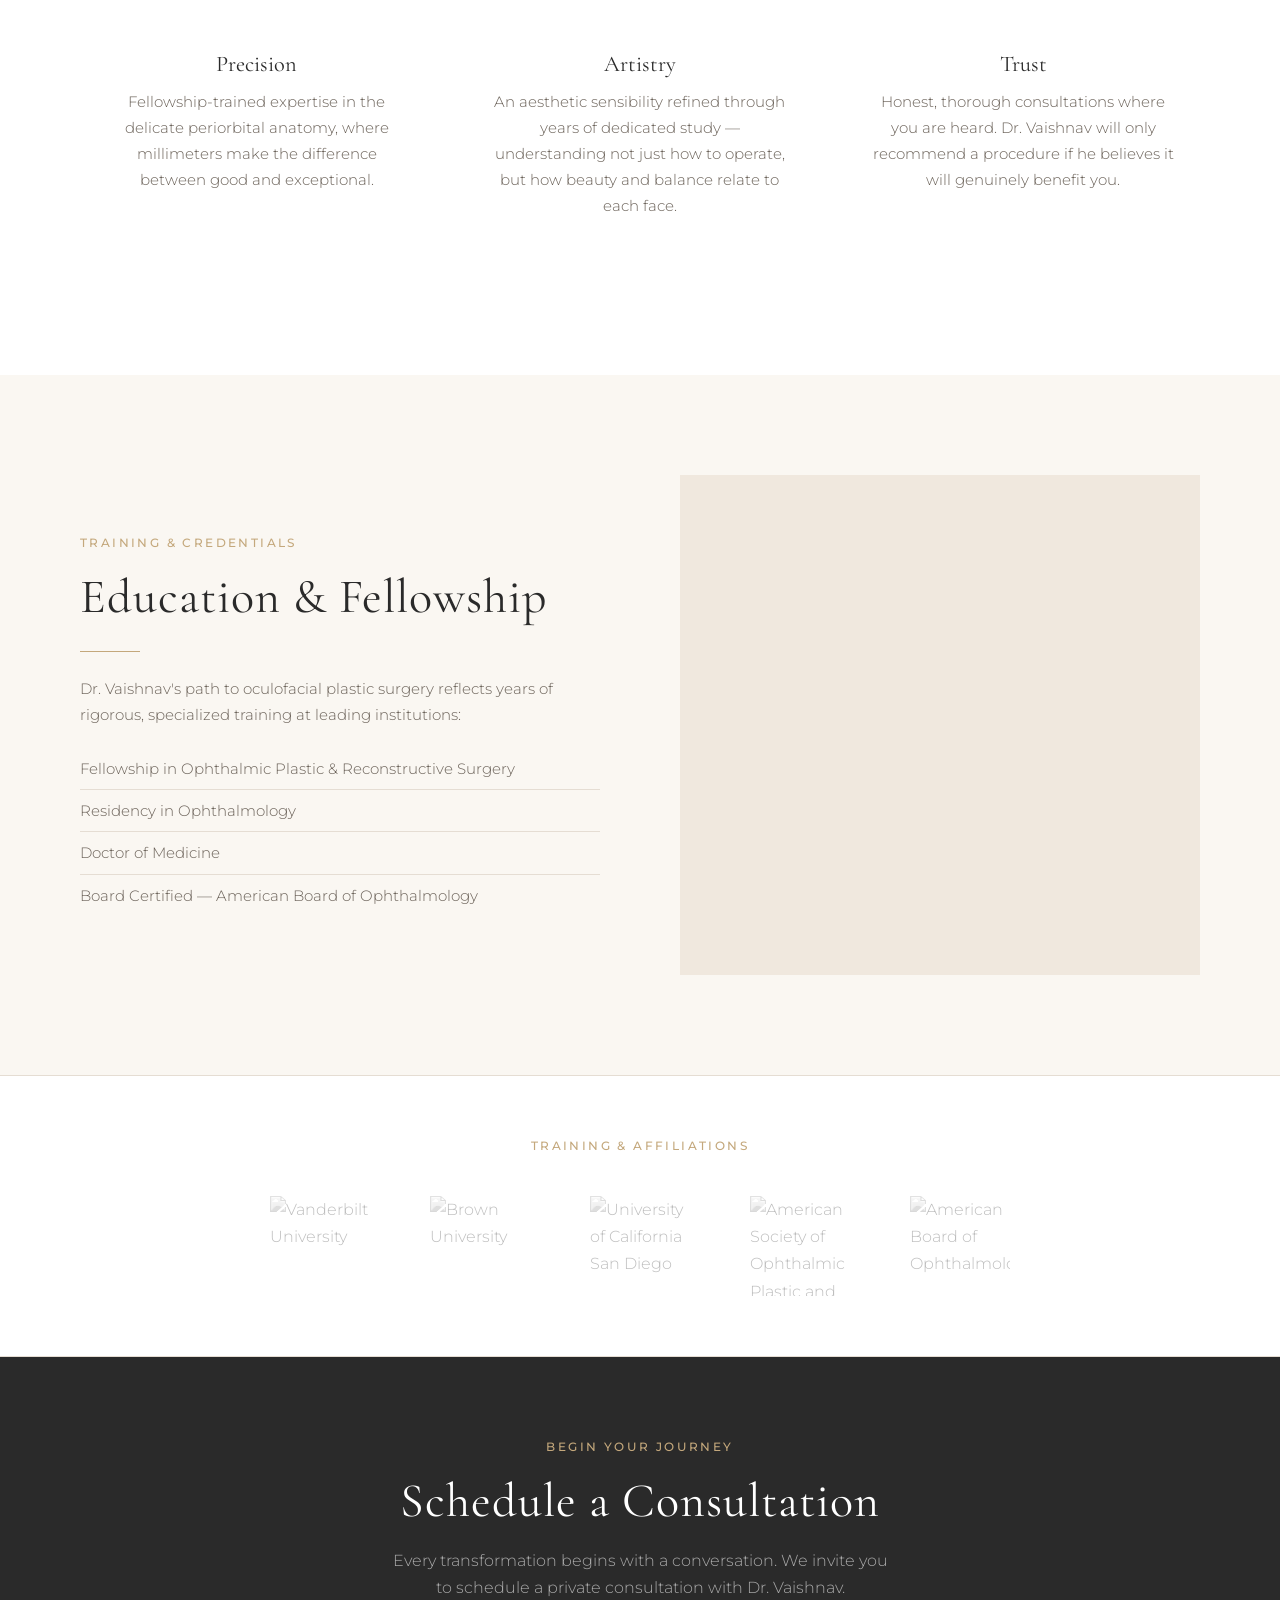
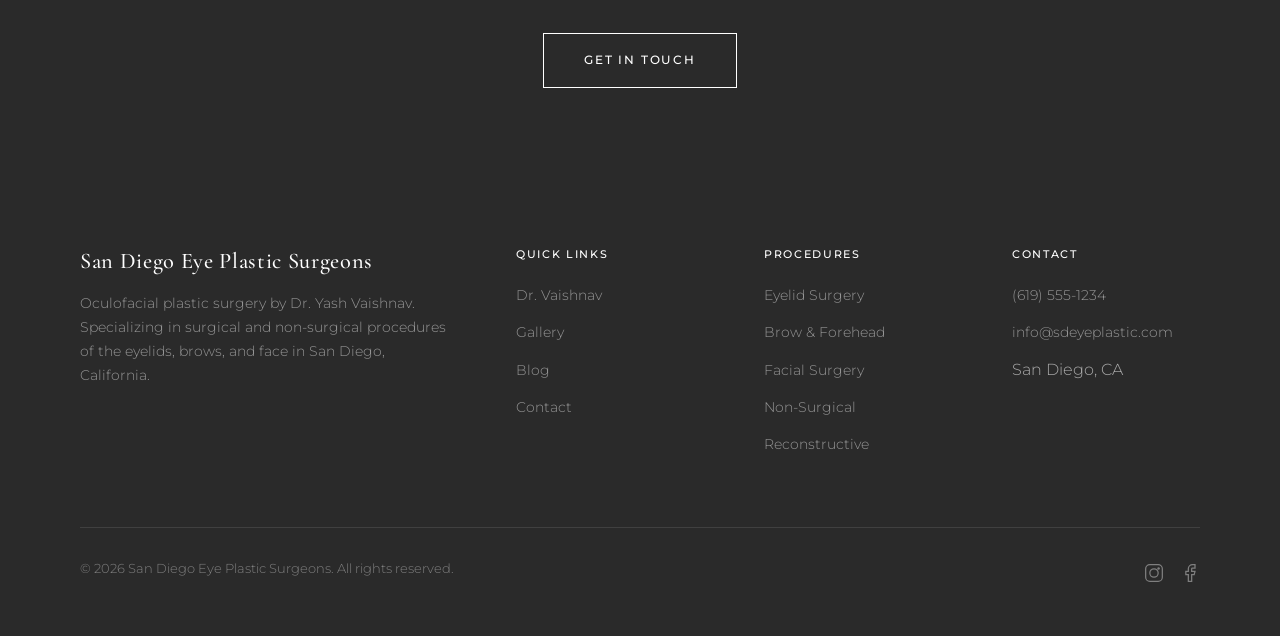
==== commit 5849c502: "Add credentials seal strip to Home and About pages Horizontal strip of institutional seals (Vanderbi" ====
--- a/about.html
+++ b/about.html
@@ -117,6 +117,22 @@
     </div>
   </section>
 
+  <!-- Credentials Strip -->
+  <section class="credentials fade-in">
+    <div class="container">
+      <div class="credentials__label">
+        <span class="subheading">Training & Affiliations</span>
+      </div>
+      <div class="credentials__strip">
+        <img src="images/seal-vanderbilt.png" alt="Vanderbilt University" class="credentials__seal">
+        <img src="images/seal-brown.png" alt="Brown University" class="credentials__seal">
+        <img src="images/seal-ucsd.png" alt="University of California San Diego" class="credentials__seal">
+        <img src="images/seal-asoprs.png" alt="American Society of Ophthalmic Plastic and Reconstructive Surgery" class="credentials__seal">
+        <img src="images/seal-abo.png" alt="American Board of Ophthalmology" class="credentials__seal">
+      </div>
+    </div>
+  </section>
+
   <!-- CTA -->
   <section class="cta-banner">
     <div class="container">
--- a/css/styles.css
+++ b/css/styles.css
@@ -948,6 +948,63 @@
   color: var(--gold);
 }
 
+/* --- Credentials Strip --- */
+.credentials {
+  padding: 60px 0;
+  background-color: var(--white);
+  border-top: 1px solid var(--border);
+  border-bottom: 1px solid var(--border);
+}
+
+.credentials__label {
+  text-align: center;
+  margin-bottom: 40px;
+}
+
+.credentials__strip {
+  display: flex;
+  justify-content: center;
+  align-items: center;
+  gap: 60px;
+  flex-wrap: wrap;
+}
+
+.credentials__seal {
+  width: 100px;
+  height: 100px;
+  object-fit: contain;
+  filter: grayscale(100%);
+  opacity: 0.3;
+  transition: opacity var(--transition), filter var(--transition);
+}
+
+.credentials__seal:hover {
+  opacity: 0.55;
+  filter: grayscale(60%);
+}
+
+@media (max-width: 768px) {
+  .credentials__strip {
+    gap: 36px;
+  }
+
+  .credentials__seal {
+    width: 72px;
+    height: 72px;
+  }
+}
+
+@media (max-width: 480px) {
+  .credentials__strip {
+    gap: 28px;
+  }
+
+  .credentials__seal {
+    width: 60px;
+    height: 60px;
+  }
+}
+
 /* --- Scroll Animations --- */
 .fade-in {
   opacity: 0;
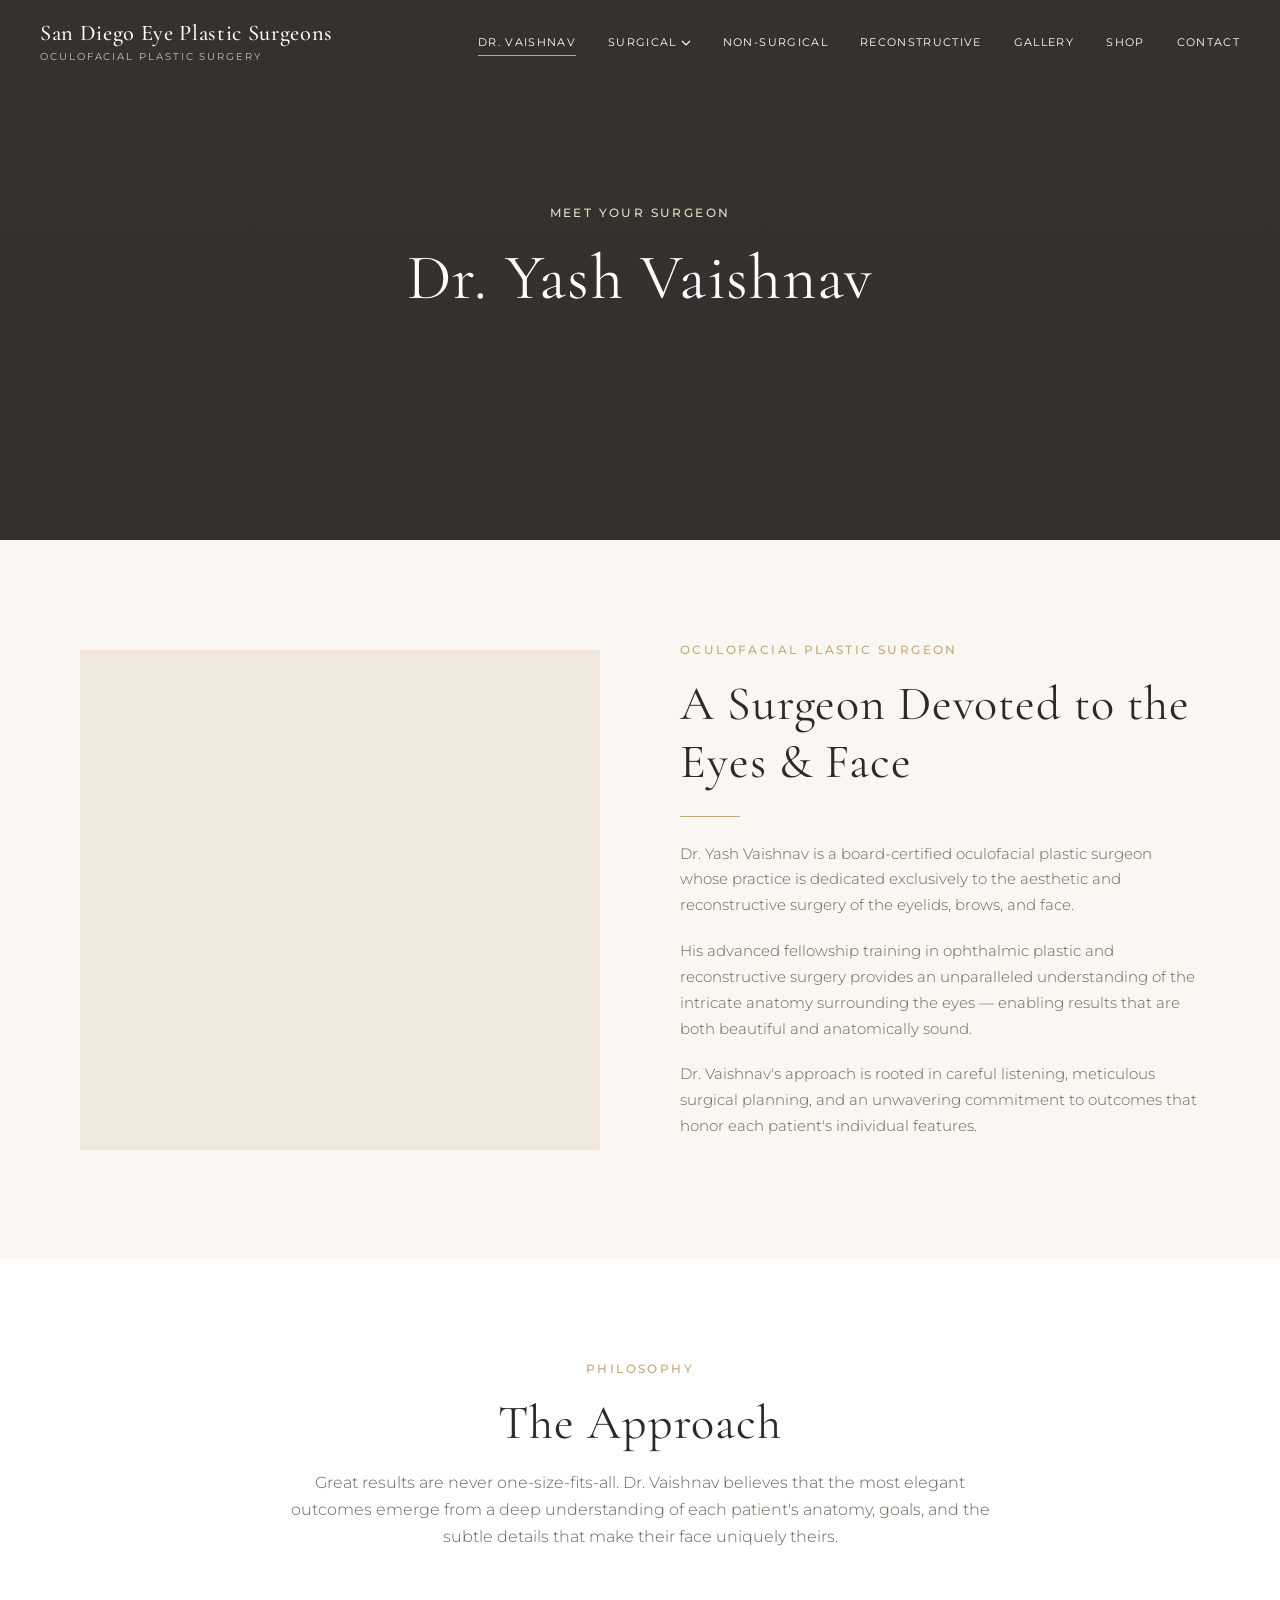
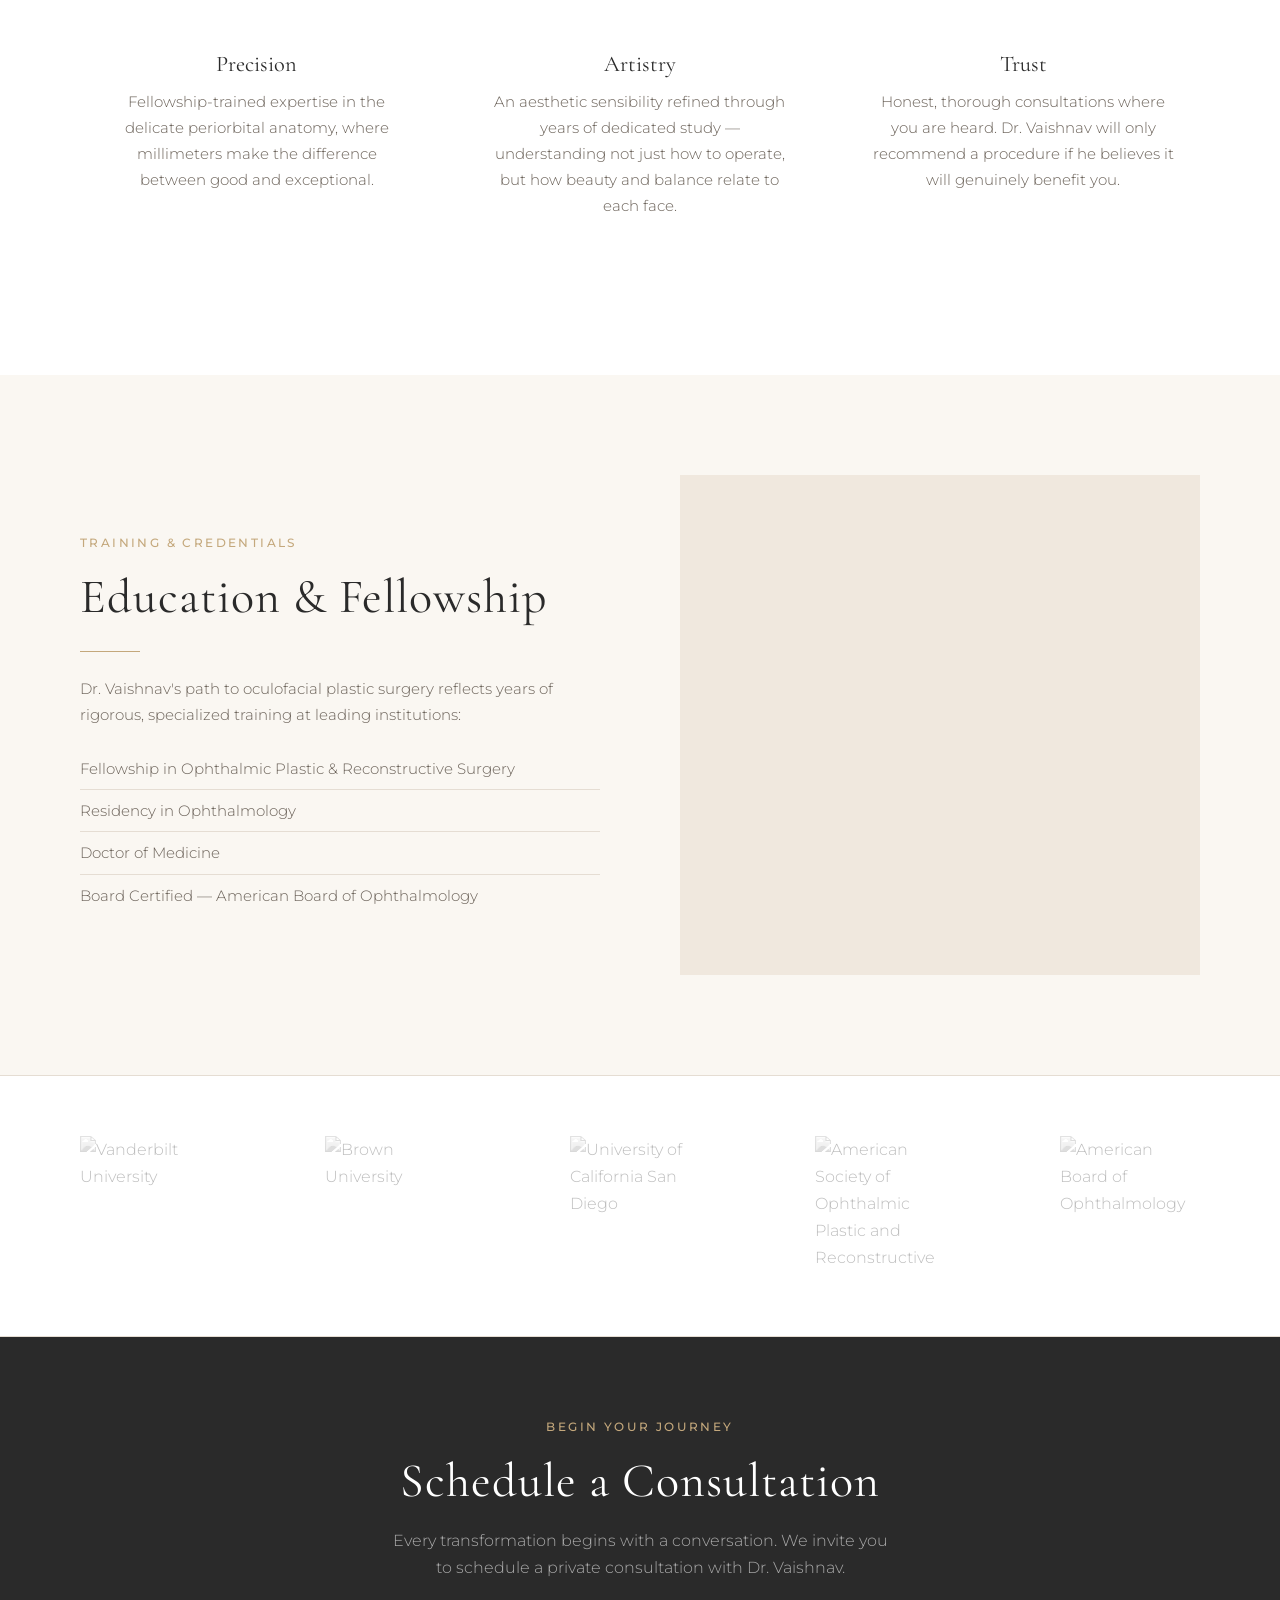
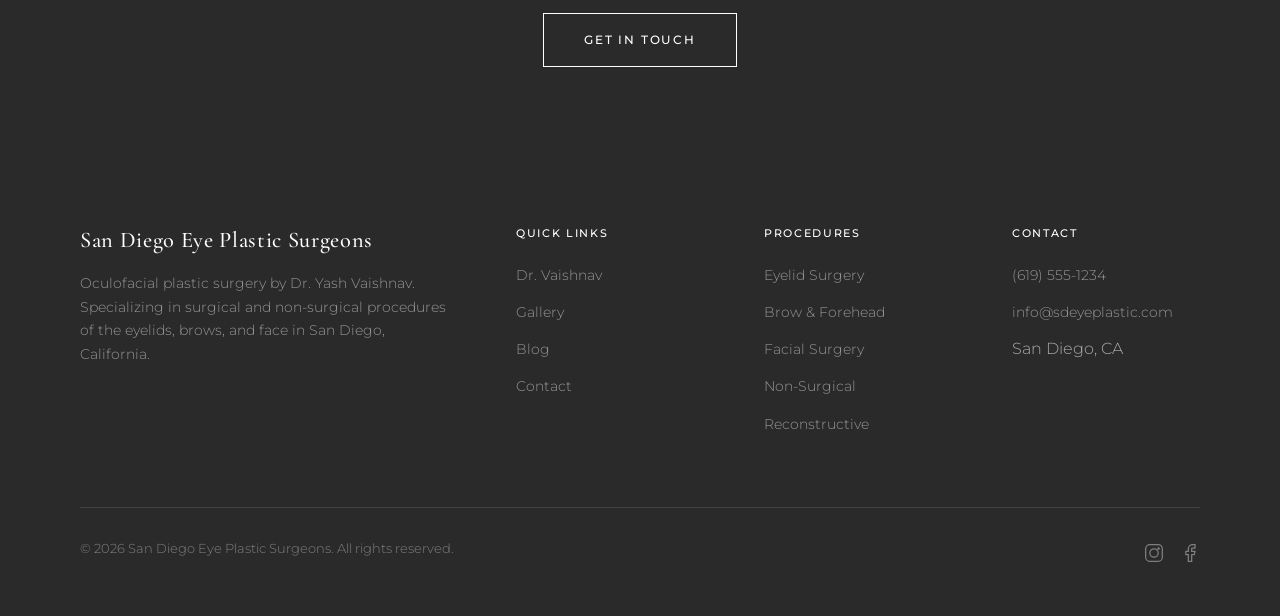
==== commit 1b2dd57d: "Update credentials strip: remove label, larger seals, full-width spacing Removed "Training & Affilia" ====
--- a/about.html
+++ b/about.html
@@ -120,9 +120,6 @@
   <!-- Credentials Strip -->
   <section class="credentials fade-in">
     <div class="container">
-      <div class="credentials__label">
-        <span class="subheading">Training & Affiliations</span>
-      </div>
       <div class="credentials__strip">
         <img src="images/seal-vanderbilt.png" alt="Vanderbilt University" class="credentials__seal">
         <img src="images/seal-brown.png" alt="Brown University" class="credentials__seal">
--- a/css/styles.css
+++ b/css/styles.css
@@ -956,22 +956,15 @@
   border-bottom: 1px solid var(--border);
 }
 
-.credentials__label {
-  text-align: center;
-  margin-bottom: 40px;
-}
-
 .credentials__strip {
   display: flex;
-  justify-content: center;
+  justify-content: space-between;
   align-items: center;
-  gap: 60px;
-  flex-wrap: wrap;
 }
 
 .credentials__seal {
-  width: 100px;
-  height: 100px;
+  width: 140px;
+  height: 140px;
   object-fit: contain;
   filter: grayscale(100%);
   opacity: 0.3;
@@ -985,23 +978,21 @@
 
 @media (max-width: 768px) {
   .credentials__strip {
-    gap: 36px;
+    flex-wrap: wrap;
+    justify-content: center;
+    gap: 32px;
   }
 
   .credentials__seal {
-    width: 72px;
-    height: 72px;
+    width: 90px;
+    height: 90px;
   }
 }
 
 @media (max-width: 480px) {
-  .credentials__strip {
-    gap: 28px;
-  }
-
   .credentials__seal {
-    width: 60px;
-    height: 60px;
+    width: 70px;
+    height: 70px;
   }
 }
 
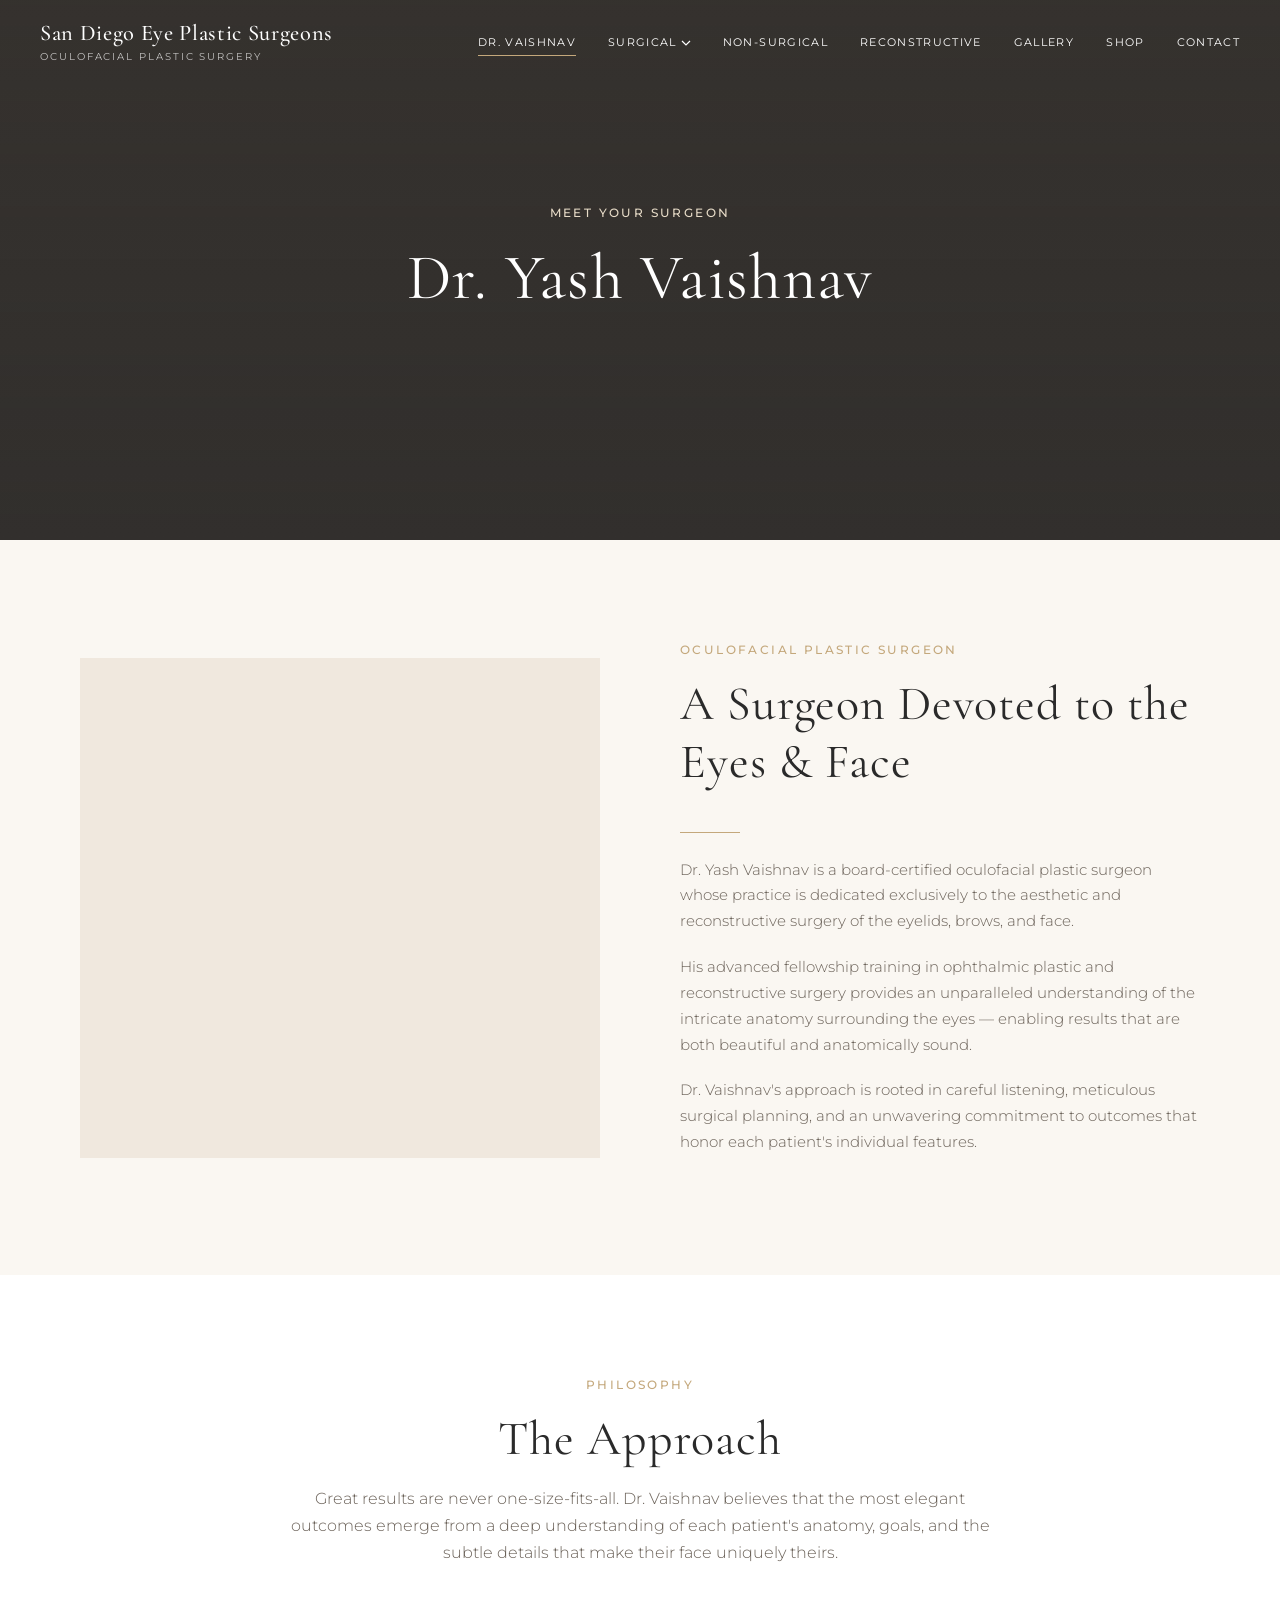
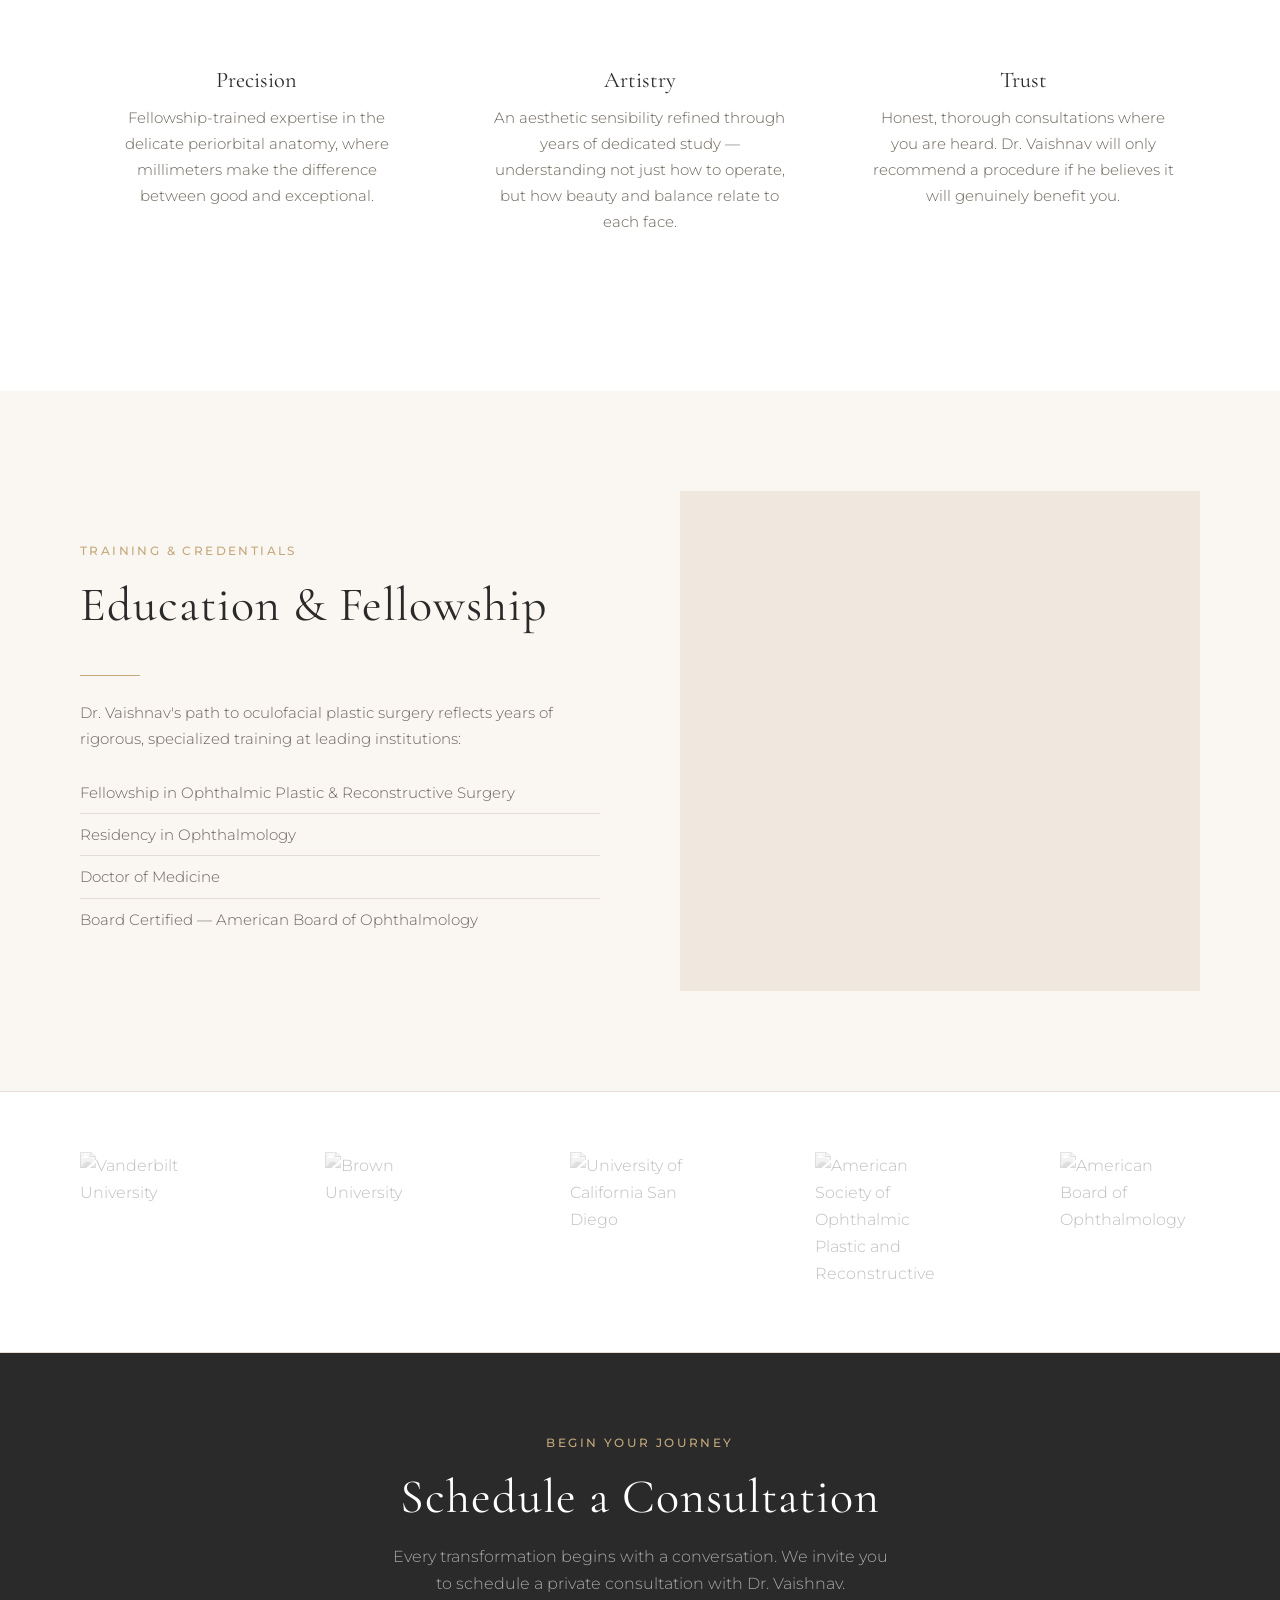
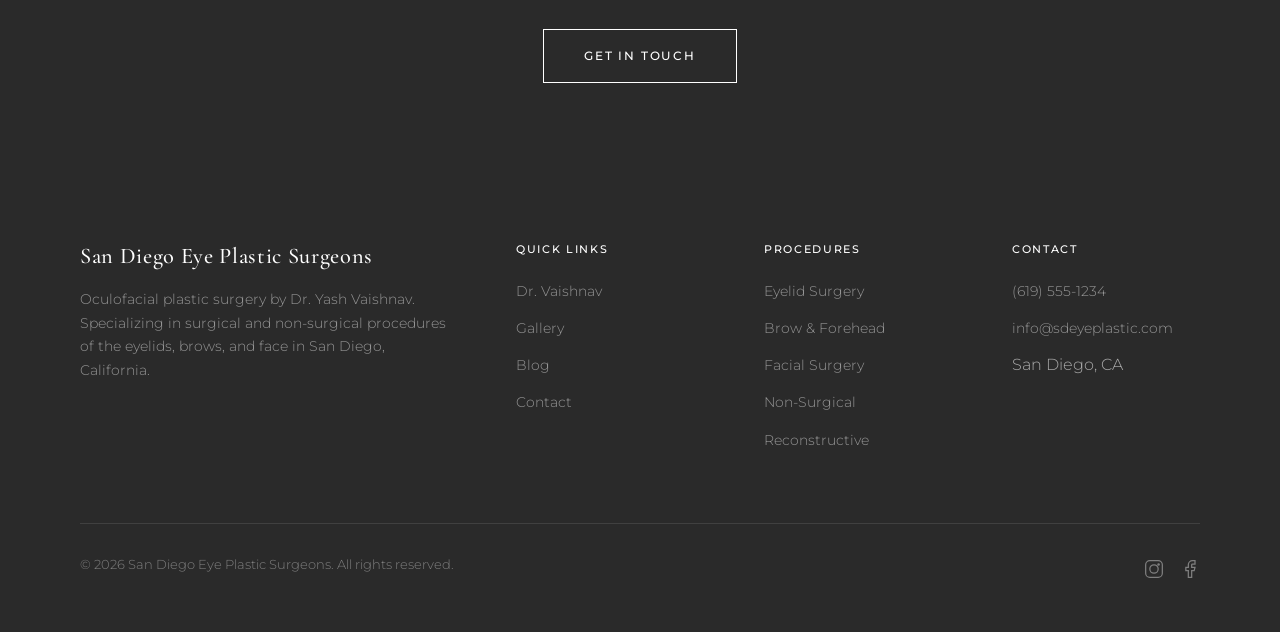
==== commit 77e78d8f: "Upgrade scroll animations to premium level - Parallax effect on hero background images (moves at 35%" ====
--- a/about.html
+++ b/about.html
@@ -57,11 +57,11 @@
   <!-- Bio Section -->
   <section class="section section--cream">
     <div class="container">
-      <div class="two-col fade-in">
+      <div class="two-col img-reveal fade-in">
         <div class="two-col__image" style="background-image: url('images/dr-vaishnav-portrait.jpg');"></div>
         <div class="two-col__content">
           <span class="subheading">Oculofacial Plastic Surgeon</span>
-          <h2>A Surgeon Devoted to the Eyes & Face</h2>
+          <div class="text-reveal"><h2>A Surgeon Devoted to the Eyes & Face</h2></div>
           <div class="divider"></div>
           <p>Dr. Yash Vaishnav is a board-certified oculofacial plastic surgeon whose practice is dedicated exclusively to the aesthetic and reconstructive surgery of the eyelids, brows, and face.</p>
           <p>His advanced fellowship training in ophthalmic plastic and reconstructive surgery provides an unparalleled understanding of the intricate anatomy surrounding the eyes — enabling results that are both beautiful and anatomically sound.</p>
@@ -79,16 +79,16 @@
         <h2>The Approach</h2>
         <p>Great results are never one-size-fits-all. Dr. Vaishnav believes that the most elegant outcomes emerge from a deep understanding of each patient's anatomy, goals, and the subtle details that make their face uniquely theirs.</p>
       </div>
-      <div class="services-grid" style="grid-template-columns: repeat(3, 1fr);">
-        <div class="fade-in" style="text-align: center; padding: 40px 24px;">
+      <div class="services-grid stagger-children" style="grid-template-columns: repeat(3, 1fr);">
+        <div style="text-align: center; padding: 40px 24px;">
           <h3 style="font-size: 1.4rem; margin-bottom: 12px;">Precision</h3>
           <p>Fellowship-trained expertise in the delicate periorbital anatomy, where millimeters make the difference between good and exceptional.</p>
         </div>
-        <div class="fade-in" style="text-align: center; padding: 40px 24px;">
+        <div style="text-align: center; padding: 40px 24px;">
           <h3 style="font-size: 1.4rem; margin-bottom: 12px;">Artistry</h3>
           <p>An aesthetic sensibility refined through years of dedicated study — understanding not just how to operate, but how beauty and balance relate to each face.</p>
         </div>
-        <div class="fade-in" style="text-align: center; padding: 40px 24px;">
+        <div style="text-align: center; padding: 40px 24px;">
           <h3 style="font-size: 1.4rem; margin-bottom: 12px;">Trust</h3>
           <p>Honest, thorough consultations where you are heard. Dr. Vaishnav will only recommend a procedure if he believes it will genuinely benefit you.</p>
         </div>
@@ -99,11 +99,11 @@
   <!-- Training & Credentials -->
   <section class="section section--cream">
     <div class="container">
-      <div class="two-col two-col--reverse fade-in">
+      <div class="two-col two-col--reverse img-reveal fade-in">
         <div class="two-col__image" style="background-image: url('images/dr-vaishnav-training.jpg');"></div>
         <div class="two-col__content">
           <span class="subheading">Training & Credentials</span>
-          <h2>Education & Fellowship</h2>
+          <div class="text-reveal"><h2>Education & Fellowship</h2></div>
           <div class="divider"></div>
           <p>Dr. Vaishnav's path to oculofacial plastic surgery reflects years of rigorous, specialized training at leading institutions:</p>
           <ul style="color: var(--warm-gray); font-size: 0.95rem; line-height: 2.2; padding-left: 0;">
--- a/css/styles.css
+++ b/css/styles.css
@@ -997,10 +997,13 @@
 }
 
 /* --- Scroll Animations --- */
+
+/* Base fade-in */
 .fade-in {
   opacity: 0;
-  transform: translateY(30px);
-  transition: opacity 0.8s ease, transform 0.8s ease;
+  transform: translateY(40px);
+  transition: opacity 1s cubic-bezier(0.25, 0.1, 0.25, 1),
+              transform 1s cubic-bezier(0.25, 0.1, 0.25, 1);
 }
 
 .fade-in.visible {
@@ -1010,8 +1013,9 @@
 
 .fade-in-left {
   opacity: 0;
-  transform: translateX(-30px);
-  transition: opacity 0.8s ease, transform 0.8s ease;
+  transform: translateX(-50px);
+  transition: opacity 1s cubic-bezier(0.25, 0.1, 0.25, 1),
+              transform 1s cubic-bezier(0.25, 0.1, 0.25, 1);
 }
 
 .fade-in-left.visible {
@@ -1021,13 +1025,185 @@
 
 .fade-in-right {
   opacity: 0;
-  transform: translateX(30px);
-  transition: opacity 0.8s ease, transform 0.8s ease;
+  transform: translateX(50px);
+  transition: opacity 1s cubic-bezier(0.25, 0.1, 0.25, 1),
+              transform 1s cubic-bezier(0.25, 0.1, 0.25, 1);
 }
 
 .fade-in-right.visible {
   opacity: 1;
   transform: translateX(0);
+}
+
+/* Staggered children — grid items animate in sequence */
+.stagger-children > * {
+  opacity: 0;
+  transform: translateY(40px);
+  transition: opacity 0.8s cubic-bezier(0.25, 0.1, 0.25, 1),
+              transform 0.8s cubic-bezier(0.25, 0.1, 0.25, 1);
+}
+
+.stagger-children.visible > *:nth-child(1) { transition-delay: 0s; }
+.stagger-children.visible > *:nth-child(2) { transition-delay: 0.15s; }
+.stagger-children.visible > *:nth-child(3) { transition-delay: 0.3s; }
+.stagger-children.visible > *:nth-child(4) { transition-delay: 0.45s; }
+.stagger-children.visible > *:nth-child(5) { transition-delay: 0.6s; }
+.stagger-children.visible > *:nth-child(6) { transition-delay: 0.75s; }
+.stagger-children.visible > *:nth-child(7) { transition-delay: 0.9s; }
+.stagger-children.visible > *:nth-child(8) { transition-delay: 1.05s; }
+
+.stagger-children.visible > * {
+  opacity: 1;
+  transform: translateY(0);
+}
+
+/* Text reveal — heading slides up through a clip mask */
+.text-reveal {
+  overflow: hidden;
+}
+
+.text-reveal > * {
+  transform: translateY(105%);
+  transition: transform 0.9s cubic-bezier(0.22, 1, 0.36, 1);
+}
+
+.text-reveal.visible > * {
+  transform: translateY(0);
+}
+
+/* Parallax hero — background moves slower than scroll */
+.hero__bg {
+  will-change: transform;
+  transition: none;
+}
+
+/* Image scale — subtle zoom on scroll into view */
+.img-reveal {
+  overflow: hidden;
+}
+
+.img-reveal > .two-col__image,
+.img-reveal > .service-card__image,
+.img-reveal .img-reveal__inner {
+  transform: scale(1.08);
+  transition: transform 1.4s cubic-bezier(0.25, 0.1, 0.25, 1);
+}
+
+.img-reveal.visible > .two-col__image,
+.img-reveal.visible > .service-card__image,
+.img-reveal.visible .img-reveal__inner {
+  transform: scale(1);
+}
+
+/* Horizontal line grow */
+.divider {
+  transform-origin: left;
+  transform: scaleX(0);
+  transition: transform 0.8s cubic-bezier(0.22, 1, 0.36, 1) 0.3s;
+}
+
+.visible .divider,
+.fade-in.visible .divider {
+  transform: scaleX(1);
+}
+
+/* Smooth testimonial crossfade */
+.testimonial {
+  display: block;
+  position: absolute;
+  top: 0;
+  left: 0;
+  right: 0;
+  opacity: 0;
+  transform: translateY(12px);
+  transition: opacity 0.6s ease, transform 0.6s ease;
+  pointer-events: none;
+}
+
+.testimonial.active {
+  position: relative;
+  opacity: 1;
+  transform: translateY(0);
+  pointer-events: auto;
+}
+
+.testimonial-slider {
+  position: relative;
+}
+
+/* CTA banner text fade-up */
+.cta-banner .fade-in {
+  opacity: 0;
+  transform: translateY(30px);
+}
+
+.cta-banner .fade-in.visible {
+  opacity: 1;
+  transform: translateY(0);
+}
+
+/* Credentials seal stagger */
+.credentials__strip {
+  overflow: hidden;
+}
+
+.credentials.visible .credentials__seal {
+  animation: sealReveal 0.6s cubic-bezier(0.25, 0.1, 0.25, 1) forwards;
+}
+
+.credentials.visible .credentials__seal:nth-child(1) { animation-delay: 0s; }
+.credentials.visible .credentials__seal:nth-child(2) { animation-delay: 0.1s; }
+.credentials.visible .credentials__seal:nth-child(3) { animation-delay: 0.2s; }
+.credentials.visible .credentials__seal:nth-child(4) { animation-delay: 0.3s; }
+.credentials.visible .credentials__seal:nth-child(5) { animation-delay: 0.4s; }
+
+@keyframes sealReveal {
+  from {
+    opacity: 0;
+    transform: translateY(20px);
+  }
+  to {
+    opacity: 0.3;
+    transform: translateY(0);
+  }
+}
+
+/* Initially hide seals for animation */
+.credentials .credentials__seal {
+  opacity: 0;
+}
+
+/* Prefers reduced motion — respect accessibility */
+@media (prefers-reduced-motion: reduce) {
+  .fade-in,
+  .fade-in-left,
+  .fade-in-right,
+  .stagger-children > *,
+  .text-reveal > *,
+  .img-reveal > .two-col__image,
+  .img-reveal > .service-card__image,
+  .img-reveal .img-reveal__inner,
+  .testimonial,
+  .cta-banner .fade-in {
+    transition: none !important;
+    animation: none !important;
+    transform: none !important;
+    opacity: 1 !important;
+  }
+
+  .divider {
+    transform: scaleX(1) !important;
+    transition: none !important;
+  }
+
+  .credentials .credentials__seal {
+    opacity: 0.3 !important;
+    animation: none !important;
+  }
+
+  .hero__bg {
+    transform: none !important;
+  }
 }
 
 /* --- Procedure Detail Page --- */
